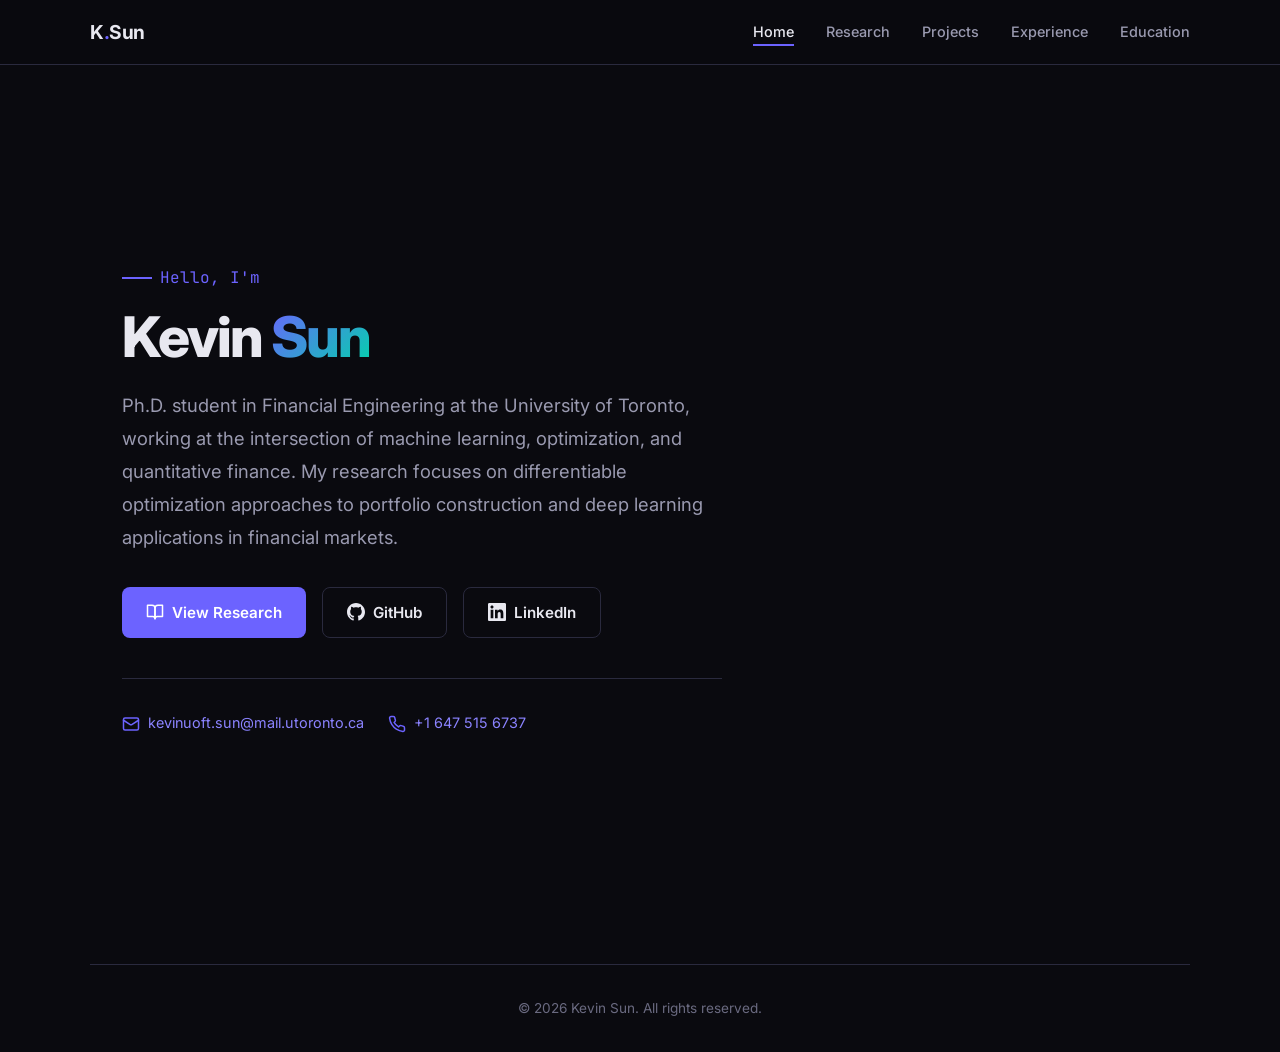
==== index.html @ ab378a04 "Initial commit: personal website Co-Authored-By: Claude Opus 4.6 <noreply@anthropic.com>" ====
<!DOCTYPE html>
<html lang="en">
<head>
  <meta charset="UTF-8">
  <meta name="viewport" content="width=device-width, initial-scale=1.0">
  <title>Kevin Sun</title>
  <link rel="preconnect" href="https://fonts.googleapis.com">
  <link href="https://fonts.googleapis.com/css2?family=Inter:wght@400;500;600;700;800&family=JetBrains+Mono:wght@400;500&display=swap" rel="stylesheet">
  <link rel="stylesheet" href="styles.css">
</head>
<body>

  <!-- Navigation -->
  <nav>
    <div class="nav-inner">
      <a href="index.html" class="logo">K<span>.</span>Sun</a>
      <button class="hamburger" onclick="document.querySelector('.nav-links').classList.toggle('open')" aria-label="Menu">
        <span></span><span></span><span></span>
      </button>
      <ul class="nav-links">
        <li><a href="index.html" class="active">Home</a></li>
        <li><a href="research.html">Research</a></li>
        <li><a href="projects.html">Projects</a></li>
        <li><a href="experience.html">Experience</a></li>
        <li><a href="education.html">Education</a></li>
      </ul>
    </div>
  </nav>

  <!-- Hero -->
  <main>
    <section class="hero">
      <div class="hero-content">
        <div class="hero-greeting animate-in">Hello, I'm</div>
        <h1 class="animate-in delay-1">Kevin <span class="highlight">Sun</span></h1>
        <p class="description animate-in delay-2">
          Ph.D. student in Financial Engineering at the University of Toronto,
          working at the intersection of machine learning, optimization, and quantitative finance.
          My research focuses on differentiable optimization approaches to portfolio construction
          and deep learning applications in financial markets.
        </p>
        <div class="hero-links animate-in delay-3">
          <a href="research.html" class="btn btn-primary">
            <svg width="18" height="18" viewBox="0 0 24 24" fill="none" stroke="currentColor" stroke-width="2" stroke-linecap="round" stroke-linejoin="round"><path d="M2 3h6a4 4 0 0 1 4 4v14a3 3 0 0 0-3-3H2z"></path><path d="M22 3h-6a4 4 0 0 0-4 4v14a3 3 0 0 1 3-3h7z"></path></svg>
            View Research
          </a>
          <a href="https://github.com/ksg0617" target="_blank" rel="noopener" class="btn btn-outline">
            <svg width="18" height="18" viewBox="0 0 24 24" fill="currentColor"><path d="M12 0c-6.626 0-12 5.373-12 12 0 5.302 3.438 9.8 8.207 11.387.599.111.793-.261.793-.577v-2.234c-3.338.726-4.033-1.416-4.033-1.416-.546-1.387-1.333-1.756-1.333-1.756-1.089-.745.083-.729.083-.729 1.205.084 1.839 1.237 1.839 1.237 1.07 1.834 2.807 1.304 3.492.997.107-.775.418-1.305.762-1.604-2.665-.305-5.467-1.334-5.467-5.931 0-1.311.469-2.381 1.236-3.221-.124-.303-.535-1.524.117-3.176 0 0 1.008-.322 3.301 1.23.957-.266 1.983-.399 3.003-.404 1.02.005 2.047.138 3.006.404 2.291-1.552 3.297-1.23 3.297-1.23.653 1.653.242 2.874.118 3.176.77.84 1.235 1.911 1.235 3.221 0 4.609-2.807 5.624-5.479 5.921.43.372.823 1.102.823 2.222v3.293c0 .319.192.694.801.576 4.765-1.589 8.199-6.086 8.199-11.386 0-6.627-5.373-12-12-12z"/></svg>
            GitHub
          </a>
          <a href="https://www.linkedin.com/in/kevin-sun-670aba198/" target="_blank" rel="noopener" class="btn btn-outline">
            <svg width="18" height="18" viewBox="0 0 24 24" fill="currentColor"><path d="M20.447 20.452h-3.554v-5.569c0-1.328-.027-3.037-1.852-3.037-1.853 0-2.136 1.445-2.136 2.939v5.667H9.351V9h3.414v1.561h.046c.477-.9 1.637-1.85 3.37-1.85 3.601 0 4.267 2.37 4.267 5.455v6.286zM5.337 7.433c-1.144 0-2.063-.926-2.063-2.065 0-1.138.92-2.063 2.063-2.063 1.14 0 2.064.925 2.064 2.063 0 1.139-.925 2.065-2.064 2.065zm1.782 13.019H3.555V9h3.564v11.452zM22.225 0H1.771C.792 0 0 .774 0 1.729v20.542C0 23.227.792 24 1.771 24h20.451C23.2 24 24 23.227 24 22.271V1.729C24 .774 23.2 0 22.222 0h.003z"/></svg>
            LinkedIn
          </a>
        </div>

        <div class="contact-row animate-in delay-4">
          <div class="contact-item">
            <svg viewBox="0 0 24 24" fill="none" stroke="currentColor" stroke-width="2" stroke-linecap="round" stroke-linejoin="round"><rect x="2" y="4" width="20" height="16" rx="2"/><path d="m22 7-8.97 5.7a1.94 1.94 0 0 1-2.06 0L2 7"/></svg>
            <a href="mailto:kevinuoft.sun@mail.utoronto.ca">kevinuoft.sun@mail.utoronto.ca</a>
          </div>
          <div class="contact-item">
            <svg viewBox="0 0 24 24" fill="none" stroke="currentColor" stroke-width="2" stroke-linecap="round" stroke-linejoin="round"><path d="M22 16.92v3a2 2 0 0 1-2.18 2 19.79 19.79 0 0 1-8.63-3.07 19.5 19.5 0 0 1-6-6 19.79 19.79 0 0 1-3.07-8.67A2 2 0 0 1 4.11 2h3a2 2 0 0 1 2 1.72 12.84 12.84 0 0 0 .7 2.81 2 2 0 0 1-.45 2.11L8.09 9.91a16 16 0 0 0 6 6l1.27-1.27a2 2 0 0 1 2.11-.45 12.84 12.84 0 0 0 2.81.7A2 2 0 0 1 22 16.92z"/></svg>
            <a href="tel:+16475156737">+1 647 515 6737</a>
          </div>
        </div>
      </div>
    </section>
  </main>

  <footer>
    <p>&copy; 2026 Kevin Sun. All rights reserved.</p>
  </footer>

</body>
</html>
---- styles.css ----
/* ============================================
   Kevin Sun - Personal Website
   Modern & Bold Dark Theme
   ============================================ */

/* --- Reset & Base --- */
*, *::before, *::after {
  margin: 0;
  padding: 0;
  box-sizing: border-box;
}

:root {
  --bg-primary: #0a0a0f;
  --bg-secondary: #12121a;
  --bg-card: #1a1a2e;
  --bg-card-hover: #222240;
  --text-primary: #e8e8f0;
  --text-secondary: #9a9ab0;
  --text-muted: #6a6a80;
  --accent: #6c63ff;
  --accent-light: #8b83ff;
  --accent-glow: rgba(108, 99, 255, 0.15);
  --accent-secondary: #00d4aa;
  --border: #2a2a3e;
  --font-main: 'Inter', -apple-system, BlinkMacSystemFont, 'Segoe UI', sans-serif;
  --font-mono: 'JetBrains Mono', 'Fira Code', monospace;
  --max-width: 1100px;
  --transition: 0.3s cubic-bezier(0.4, 0, 0.2, 1);
}

html {
  scroll-behavior: smooth;
}

body {
  font-family: var(--font-main);
  background-color: var(--bg-primary);
  color: var(--text-primary);
  line-height: 1.7;
  font-size: 16px;
  min-height: 100vh;
}

a {
  color: var(--accent-light);
  text-decoration: none;
  transition: color var(--transition);
}

a:hover {
  color: var(--accent-secondary);
}

/* --- Navigation --- */
nav {
  position: fixed;
  top: 0;
  left: 0;
  right: 0;
  z-index: 1000;
  background: rgba(10, 10, 15, 0.85);
  backdrop-filter: blur(20px);
  -webkit-backdrop-filter: blur(20px);
  border-bottom: 1px solid var(--border);
  padding: 0 2rem;
}

nav .nav-inner {
  max-width: var(--max-width);
  margin: 0 auto;
  display: flex;
  align-items: center;
  justify-content: space-between;
  height: 64px;
}

nav .logo {
  font-size: 1.2rem;
  font-weight: 700;
  color: var(--text-primary);
  letter-spacing: -0.5px;
}

nav .logo span {
  color: var(--accent);
}

nav .nav-links {
  display: flex;
  gap: 2rem;
  list-style: none;
}

nav .nav-links a {
  color: var(--text-secondary);
  font-size: 0.9rem;
  font-weight: 500;
  position: relative;
  padding: 0.25rem 0;
}

nav .nav-links a::after {
  content: '';
  position: absolute;
  bottom: -2px;
  left: 0;
  width: 0;
  height: 2px;
  background: var(--accent);
  transition: width var(--transition);
}

nav .nav-links a:hover,
nav .nav-links a.active {
  color: var(--text-primary);
}

nav .nav-links a:hover::after,
nav .nav-links a.active::after {
  width: 100%;
}

/* Mobile hamburger */
.hamburger {
  display: none;
  flex-direction: column;
  gap: 5px;
  cursor: pointer;
  background: none;
  border: none;
  padding: 4px;
}

.hamburger span {
  width: 24px;
  height: 2px;
  background: var(--text-primary);
  transition: var(--transition);
}

/* --- Main Content --- */
main {
  max-width: var(--max-width);
  margin: 0 auto;
  padding: 100px 2rem 4rem;
}

/* --- Section Styles --- */
.section-header {
  margin-bottom: 2.5rem;
}

.section-header h1 {
  font-size: 2.5rem;
  font-weight: 800;
  letter-spacing: -1px;
  margin-bottom: 0.5rem;
  background: linear-gradient(135deg, var(--text-primary), var(--accent-light));
  -webkit-background-clip: text;
  -webkit-text-fill-color: transparent;
  background-clip: text;
}

.section-header .subtitle {
  color: var(--text-secondary);
  font-size: 1.05rem;
}

.section-divider {
  width: 60px;
  height: 3px;
  background: var(--accent);
  border-radius: 2px;
  margin-top: 1rem;
}

/* --- Cards --- */
.card {
  background: var(--bg-card);
  border: 1px solid var(--border);
  border-radius: 12px;
  padding: 1.75rem;
  margin-bottom: 1.5rem;
  transition: all var(--transition);
  position: relative;
  overflow: hidden;
}

.card::before {
  content: '';
  position: absolute;
  top: 0;
  left: 0;
  width: 3px;
  height: 100%;
  background: var(--accent);
  opacity: 0;
  transition: opacity var(--transition);
}

.card:hover {
  background: var(--bg-card-hover);
  border-color: rgba(108, 99, 255, 0.3);
  transform: translateY(-2px);
}

.card:hover::before {
  opacity: 1;
}

.card-header {
  display: flex;
  justify-content: space-between;
  align-items: flex-start;
  margin-bottom: 0.5rem;
  flex-wrap: wrap;
  gap: 0.5rem;
}

.card-title {
  font-size: 1.15rem;
  font-weight: 700;
  color: var(--text-primary);
}

.card-subtitle {
  font-size: 0.95rem;
  color: var(--text-secondary);
  margin-bottom: 0.75rem;
}

.card-date {
  font-size: 0.85rem;
  color: var(--text-muted);
  font-family: var(--font-mono);
  white-space: nowrap;
}

.card-location {
  font-size: 0.85rem;
  color: var(--text-muted);
}

.card-body ul {
  list-style: none;
  padding: 0;
}

.card-body li {
  position: relative;
  padding-left: 1.25rem;
  margin-bottom: 0.6rem;
  color: var(--text-secondary);
  font-size: 0.95rem;
  line-height: 1.6;
}

.card-body li::before {
  content: '';
  position: absolute;
  left: 0;
  top: 0.65em;
  width: 6px;
  height: 6px;
  border-radius: 50%;
  background: var(--accent);
}

/* --- Tags --- */
.tags {
  display: flex;
  flex-wrap: wrap;
  gap: 0.5rem;
  margin-top: 1rem;
}

.tag {
  background: var(--accent-glow);
  color: var(--accent-light);
  border: 1px solid rgba(108, 99, 255, 0.2);
  padding: 0.25rem 0.75rem;
  border-radius: 20px;
  font-size: 0.8rem;
  font-weight: 500;
}

.tag.green {
  background: rgba(0, 212, 170, 0.1);
  color: var(--accent-secondary);
  border-color: rgba(0, 212, 170, 0.2);
}

/* --- Hero (Home page) --- */
.hero {
  min-height: calc(100vh - 100px);
  display: flex;
  align-items: center;
  padding: 2rem 0;
}

.hero-content {
  max-width: 700px;
}

.hero-greeting {
  font-family: var(--font-mono);
  font-size: 1rem;
  color: var(--accent);
  margin-bottom: 1rem;
  display: flex;
  align-items: center;
  gap: 0.5rem;
}

.hero-greeting::before {
  content: '';
  width: 30px;
  height: 2px;
  background: var(--accent);
}

.hero h1 {
  font-size: 3.5rem;
  font-weight: 800;
  letter-spacing: -2px;
  line-height: 1.1;
  margin-bottom: 1.25rem;
}

.hero h1 .highlight {
  background: linear-gradient(135deg, var(--accent), var(--accent-secondary));
  -webkit-background-clip: text;
  -webkit-text-fill-color: transparent;
  background-clip: text;
}

.hero .description {
  font-size: 1.15rem;
  color: var(--text-secondary);
  line-height: 1.8;
  margin-bottom: 2rem;
  max-width: 600px;
}

.hero-links {
  display: flex;
  gap: 1rem;
  flex-wrap: wrap;
}

.btn {
  display: inline-flex;
  align-items: center;
  gap: 0.5rem;
  padding: 0.75rem 1.5rem;
  border-radius: 8px;
  font-size: 0.95rem;
  font-weight: 600;
  transition: all var(--transition);
  cursor: pointer;
  border: none;
}

.btn-primary {
  background: var(--accent);
  color: #fff;
}

.btn-primary:hover {
  background: var(--accent-light);
  color: #fff;
  transform: translateY(-2px);
  box-shadow: 0 8px 25px rgba(108, 99, 255, 0.3);
}

.btn-outline {
  background: transparent;
  color: var(--text-primary);
  border: 1px solid var(--border);
}

.btn-outline:hover {
  border-color: var(--accent);
  color: var(--accent-light);
  transform: translateY(-2px);
}

/* --- Contact row --- */
.contact-row {
  display: flex;
  flex-wrap: wrap;
  gap: 1.5rem;
  margin-top: 2.5rem;
  padding-top: 2rem;
  border-top: 1px solid var(--border);
}

.contact-item {
  display: flex;
  align-items: center;
  gap: 0.5rem;
  color: var(--text-secondary);
  font-size: 0.9rem;
}

.contact-item svg {
  width: 18px;
  height: 18px;
  color: var(--accent);
  flex-shrink: 0;
}

/* --- Publication Card --- */
.pub-card {
  background: var(--bg-card);
  border: 1px solid var(--border);
  border-radius: 12px;
  padding: 1.75rem;
  margin-bottom: 1.5rem;
  transition: all var(--transition);
}

.pub-card:hover {
  border-color: rgba(0, 212, 170, 0.3);
  background: var(--bg-card-hover);
}

.pub-authors {
  font-size: 0.95rem;
  color: var(--text-secondary);
  margin-bottom: 0.4rem;
}

.pub-authors strong {
  color: var(--accent-secondary);
}

.pub-title {
  font-size: 1.05rem;
  font-weight: 600;
  color: var(--text-primary);
  margin-bottom: 0.4rem;
}

.pub-journal {
  font-style: italic;
  color: var(--text-muted);
  font-size: 0.9rem;
}

.pub-link {
  display: inline-flex;
  align-items: center;
  gap: 0.3rem;
  margin-top: 0.75rem;
  font-size: 0.85rem;
  font-weight: 600;
  color: var(--accent-secondary);
}

.pub-link:hover {
  color: var(--accent-light);
}

/* --- Awards Grid --- */
.awards-grid {
  display: grid;
  grid-template-columns: repeat(auto-fill, minmax(300px, 1fr));
  gap: 1.25rem;
}

.award-card {
  background: var(--bg-card);
  border: 1px solid var(--border);
  border-radius: 12px;
  padding: 1.5rem;
  transition: all var(--transition);
}

.award-card:hover {
  background: var(--bg-card-hover);
  border-color: rgba(108, 99, 255, 0.3);
  transform: translateY(-2px);
}

.award-icon {
  font-size: 1.5rem;
  margin-bottom: 0.75rem;
}

.award-title {
  font-weight: 700;
  font-size: 1rem;
  color: var(--text-primary);
  margin-bottom: 0.4rem;
}

.award-desc {
  font-size: 0.9rem;
  color: var(--text-secondary);
  line-height: 1.5;
}

/* --- Skills Grid --- */
.skills-section {
  display: grid;
  grid-template-columns: repeat(auto-fill, minmax(250px, 1fr));
  gap: 1.25rem;
  margin-top: 1.5rem;
}

.skill-group h3 {
  font-size: 0.85rem;
  text-transform: uppercase;
  letter-spacing: 1.5px;
  color: var(--text-muted);
  margin-bottom: 0.75rem;
}

.skill-tags {
  display: flex;
  flex-wrap: wrap;
  gap: 0.5rem;
}

/* --- Coursework --- */
.coursework-block {
  margin-bottom: 1.5rem;
}

.coursework-block h3 {
  font-size: 1rem;
  font-weight: 700;
  color: var(--text-primary);
  margin-bottom: 0.75rem;
}

.coursework-list {
  display: flex;
  flex-wrap: wrap;
  gap: 0.4rem;
}

.course-chip {
  background: var(--bg-card);
  border: 1px solid var(--border);
  padding: 0.3rem 0.75rem;
  border-radius: 6px;
  font-size: 0.82rem;
  color: var(--text-secondary);
  transition: all var(--transition);
}

.course-chip:hover {
  background: var(--bg-card-hover);
  border-color: var(--accent);
  color: var(--text-primary);
}

/* --- Footer --- */
footer {
  max-width: var(--max-width);
  margin: 0 auto;
  padding: 2rem;
  text-align: center;
  color: var(--text-muted);
  font-size: 0.85rem;
  border-top: 1px solid var(--border);
}

/* --- Animations --- */
@keyframes fadeInUp {
  from {
    opacity: 0;
    transform: translateY(30px);
  }
  to {
    opacity: 1;
    transform: translateY(0);
  }
}

.animate-in {
  animation: fadeInUp 0.6s ease-out both;
}

.delay-1 { animation-delay: 0.1s; }
.delay-2 { animation-delay: 0.2s; }
.delay-3 { animation-delay: 0.3s; }
.delay-4 { animation-delay: 0.4s; }
.delay-5 { animation-delay: 0.5s; }

/* --- Responsive --- */
@media (max-width: 768px) {
  .hero h1 {
    font-size: 2.5rem;
  }

  .section-header h1 {
    font-size: 2rem;
  }

  main {
    padding: 80px 1.25rem 3rem;
  }

  nav .nav-links {
    display: none;
    position: absolute;
    top: 64px;
    left: 0;
    right: 0;
    background: rgba(10, 10, 15, 0.97);
    flex-direction: column;
    padding: 1rem 2rem 1.5rem;
    gap: 1rem;
    border-bottom: 1px solid var(--border);
  }

  nav .nav-links.open {
    display: flex;
  }

  .hamburger {
    display: flex;
  }

  .awards-grid {
    grid-template-columns: 1fr;
  }

  .card-header {
    flex-direction: column;
  }
}

@media (max-width: 480px) {
  .hero h1 {
    font-size: 2rem;
  }

  .hero-links {
    flex-direction: column;
  }

  .btn {
    width: 100%;
    justify-content: center;
  }
}
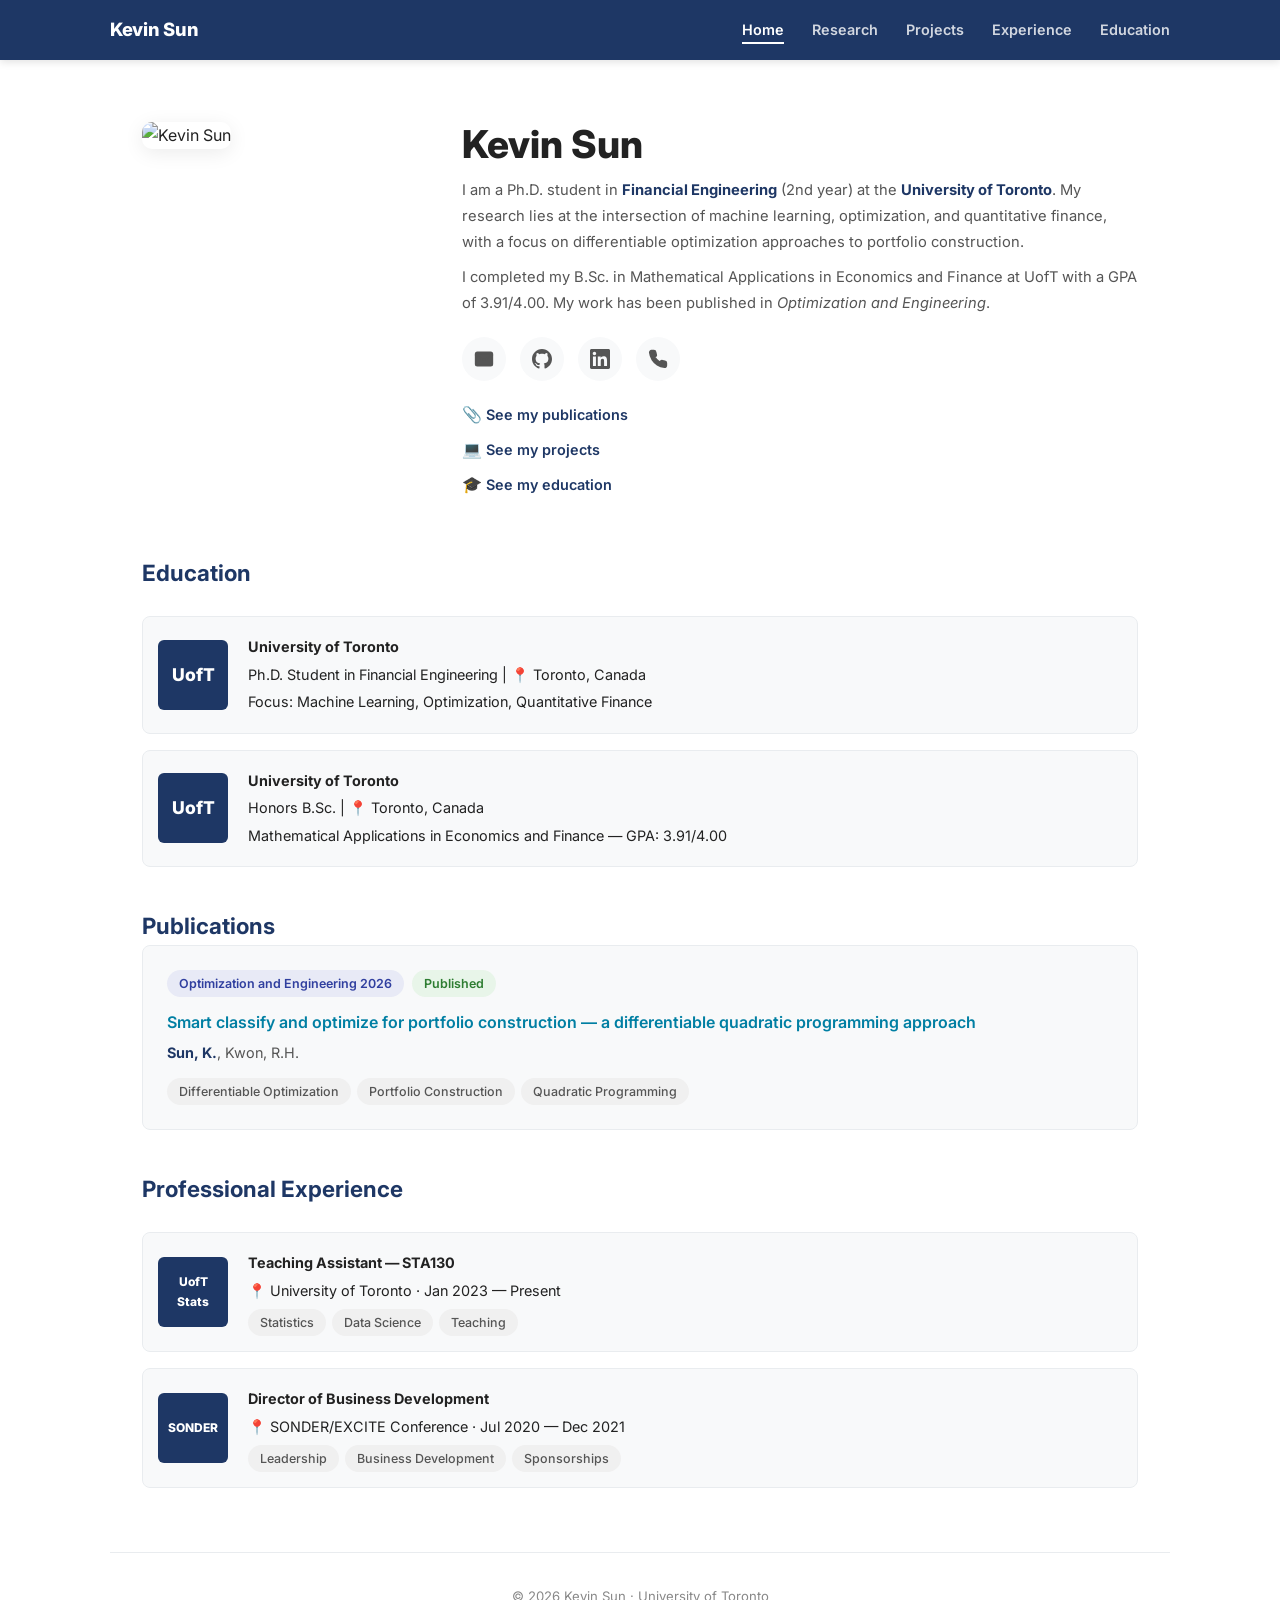
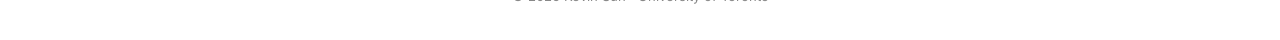
==== commit c45e0826: "Redesign: UofT theme with photo" ====
--- a/index.html
+++ b/index.html
@@ -4,16 +4,16 @@
   <meta charset="UTF-8">
   <meta name="viewport" content="width=device-width, initial-scale=1.0">
   <title>Kevin Sun</title>
+  <meta name="description" content="Kevin Sun - Ph.D. student in Financial Engineering at the University of Toronto, specializing in machine learning, optimization, and quantitative finance.">
   <link rel="preconnect" href="https://fonts.googleapis.com">
-  <link href="https://fonts.googleapis.com/css2?family=Inter:wght@400;500;600;700;800&family=JetBrains+Mono:wght@400;500&display=swap" rel="stylesheet">
+  <link href="https://fonts.googleapis.com/css2?family=Inter:wght@400;500;600;700;800&display=swap" rel="stylesheet">
   <link rel="stylesheet" href="styles.css">
 </head>
 <body>
 
-  <!-- Navigation -->
   <nav>
     <div class="nav-inner">
-      <a href="index.html" class="logo">K<span>.</span>Sun</a>
+      <a href="index.html" class="logo">Kevin Sun</a>
       <button class="hamburger" onclick="document.querySelector('.nav-links').classList.toggle('open')" aria-label="Menu">
         <span></span><span></span><span></span>
       </button>
@@ -27,49 +27,112 @@
     </div>
   </nav>
 
-  <!-- Hero -->
   <main>
-    <section class="hero">
-      <div class="hero-content">
-        <div class="hero-greeting animate-in">Hello, I'm</div>
-        <h1 class="animate-in delay-1">Kevin <span class="highlight">Sun</span></h1>
-        <p class="description animate-in delay-2">
-          Ph.D. student in Financial Engineering at the University of Toronto,
-          working at the intersection of machine learning, optimization, and quantitative finance.
-          My research focuses on differentiable optimization approaches to portfolio construction
-          and deep learning applications in financial markets.
-        </p>
-        <div class="hero-links animate-in delay-3">
-          <a href="research.html" class="btn btn-primary">
-            <svg width="18" height="18" viewBox="0 0 24 24" fill="none" stroke="currentColor" stroke-width="2" stroke-linecap="round" stroke-linejoin="round"><path d="M2 3h6a4 4 0 0 1 4 4v14a3 3 0 0 0-3-3H2z"></path><path d="M22 3h-6a4 4 0 0 0-4 4v14a3 3 0 0 1 3-3h7z"></path></svg>
-            View Research
+    <!-- Hero: Two-column layout -->
+    <section class="hero-section animate-in">
+      <div class="hero-photo">
+        <img src="photo.png" alt="Kevin Sun">
+      </div>
+      <div class="hero-info">
+        <h1>Kevin Sun</h1>
+        <div class="about-text">
+          <p>I am a Ph.D. student in <strong>Financial Engineering</strong> (2nd year) at the <strong>University of Toronto</strong>. My research lies at the intersection of machine learning, optimization, and quantitative finance, with a focus on differentiable optimization approaches to portfolio construction.</p>
+          <p style="margin-top: 0.6rem;">I completed my B.Sc. in Mathematical Applications in Economics and Finance at UofT with a GPA of 3.91/4.00. My work has been published in <em>Optimization and Engineering</em>.</p>
+        </div>
+
+        <div class="social-links">
+          <a href="mailto:kevinuoft.sun@mail.utoronto.ca" class="social-link" title="Email">
+            <svg viewBox="0 0 24 24" fill="none" stroke="currentColor" stroke-width="2" stroke-linecap="round" stroke-linejoin="round"><rect x="2" y="4" width="20" height="16" rx="2"/><path d="m22 7-8.97 5.7a1.94 1.94 0 0 1-2.06 0L2 7"/></svg>
           </a>
-          <a href="https://github.com/ksg0617" target="_blank" rel="noopener" class="btn btn-outline">
-            <svg width="18" height="18" viewBox="0 0 24 24" fill="currentColor"><path d="M12 0c-6.626 0-12 5.373-12 12 0 5.302 3.438 9.8 8.207 11.387.599.111.793-.261.793-.577v-2.234c-3.338.726-4.033-1.416-4.033-1.416-.546-1.387-1.333-1.756-1.333-1.756-1.089-.745.083-.729.083-.729 1.205.084 1.839 1.237 1.839 1.237 1.07 1.834 2.807 1.304 3.492.997.107-.775.418-1.305.762-1.604-2.665-.305-5.467-1.334-5.467-5.931 0-1.311.469-2.381 1.236-3.221-.124-.303-.535-1.524.117-3.176 0 0 1.008-.322 3.301 1.23.957-.266 1.983-.399 3.003-.404 1.02.005 2.047.138 3.006.404 2.291-1.552 3.297-1.23 3.297-1.23.653 1.653.242 2.874.118 3.176.77.84 1.235 1.911 1.235 3.221 0 4.609-2.807 5.624-5.479 5.921.43.372.823 1.102.823 2.222v3.293c0 .319.192.694.801.576 4.765-1.589 8.199-6.086 8.199-11.386 0-6.627-5.373-12-12-12z"/></svg>
-            GitHub
+          <a href="https://github.com/ksg0617" target="_blank" rel="noopener" class="social-link" title="GitHub">
+            <svg viewBox="0 0 24 24"><path d="M12 0c-6.626 0-12 5.373-12 12 0 5.302 3.438 9.8 8.207 11.387.599.111.793-.261.793-.577v-2.234c-3.338.726-4.033-1.416-4.033-1.416-.546-1.387-1.333-1.756-1.333-1.756-1.089-.745.083-.729.083-.729 1.205.084 1.839 1.237 1.839 1.237 1.07 1.834 2.807 1.304 3.492.997.107-.775.418-1.305.762-1.604-2.665-.305-5.467-1.334-5.467-5.931 0-1.311.469-2.381 1.236-3.221-.124-.303-.535-1.524.117-3.176 0 0 1.008-.322 3.301 1.23.957-.266 1.983-.399 3.003-.404 1.02.005 2.047.138 3.006.404 2.291-1.552 3.297-1.23 3.297-1.23.653 1.653.242 2.874.118 3.176.77.84 1.235 1.911 1.235 3.221 0 4.609-2.807 5.624-5.479 5.921.43.372.823 1.102.823 2.222v3.293c0 .319.192.694.801.576 4.765-1.589 8.199-6.086 8.199-11.386 0-6.627-5.373-12-12-12z"/></svg>
           </a>
-          <a href="https://www.linkedin.com/in/kevin-sun-670aba198/" target="_blank" rel="noopener" class="btn btn-outline">
-            <svg width="18" height="18" viewBox="0 0 24 24" fill="currentColor"><path d="M20.447 20.452h-3.554v-5.569c0-1.328-.027-3.037-1.852-3.037-1.853 0-2.136 1.445-2.136 2.939v5.667H9.351V9h3.414v1.561h.046c.477-.9 1.637-1.85 3.37-1.85 3.601 0 4.267 2.37 4.267 5.455v6.286zM5.337 7.433c-1.144 0-2.063-.926-2.063-2.065 0-1.138.92-2.063 2.063-2.063 1.14 0 2.064.925 2.064 2.063 0 1.139-.925 2.065-2.064 2.065zm1.782 13.019H3.555V9h3.564v11.452zM22.225 0H1.771C.792 0 0 .774 0 1.729v20.542C0 23.227.792 24 1.771 24h20.451C23.2 24 24 23.227 24 22.271V1.729C24 .774 23.2 0 22.222 0h.003z"/></svg>
-            LinkedIn
+          <a href="https://www.linkedin.com/in/kevin-sun-670aba198/" target="_blank" rel="noopener" class="social-link" title="LinkedIn">
+            <svg viewBox="0 0 24 24"><path d="M20.447 20.452h-3.554v-5.569c0-1.328-.027-3.037-1.852-3.037-1.853 0-2.136 1.445-2.136 2.939v5.667H9.351V9h3.414v1.561h.046c.477-.9 1.637-1.85 3.37-1.85 3.601 0 4.267 2.37 4.267 5.455v6.286zM5.337 7.433c-1.144 0-2.063-.926-2.063-2.065 0-1.138.92-2.063 2.063-2.063 1.14 0 2.064.925 2.064 2.063 0 1.139-.925 2.065-2.064 2.065zm1.782 13.019H3.555V9h3.564v11.452zM22.225 0H1.771C.792 0 0 .774 0 1.729v20.542C0 23.227.792 24 1.771 24h20.451C23.2 24 24 23.227 24 22.271V1.729C24 .774 23.2 0 22.222 0h.003z"/></svg>
+          </a>
+          <a href="tel:+16475156737" class="social-link" title="Phone">
+            <svg viewBox="0 0 24 24" fill="none" stroke="currentColor" stroke-width="2" stroke-linecap="round" stroke-linejoin="round"><path d="M22 16.92v3a2 2 0 0 1-2.18 2 19.79 19.79 0 0 1-8.63-3.07 19.5 19.5 0 0 1-6-6 19.79 19.79 0 0 1-3.07-8.67A2 2 0 0 1 4.11 2h3a2 2 0 0 1 2 1.72 12.84 12.84 0 0 0 .7 2.81 2 2 0 0 1-.45 2.11L8.09 9.91a16 16 0 0 0 6 6l1.27-1.27a2 2 0 0 1 2.11-.45 12.84 12.84 0 0 0 2.81.7A2 2 0 0 1 22 16.92z"/></svg>
           </a>
         </div>
 
-        <div class="contact-row animate-in delay-4">
-          <div class="contact-item">
-            <svg viewBox="0 0 24 24" fill="none" stroke="currentColor" stroke-width="2" stroke-linecap="round" stroke-linejoin="round"><rect x="2" y="4" width="20" height="16" rx="2"/><path d="m22 7-8.97 5.7a1.94 1.94 0 0 1-2.06 0L2 7"/></svg>
-            <a href="mailto:kevinuoft.sun@mail.utoronto.ca">kevinuoft.sun@mail.utoronto.ca</a>
-          </div>
-          <div class="contact-item">
-            <svg viewBox="0 0 24 24" fill="none" stroke="currentColor" stroke-width="2" stroke-linecap="round" stroke-linejoin="round"><path d="M22 16.92v3a2 2 0 0 1-2.18 2 19.79 19.79 0 0 1-8.63-3.07 19.5 19.5 0 0 1-6-6 19.79 19.79 0 0 1-3.07-8.67A2 2 0 0 1 4.11 2h3a2 2 0 0 1 2 1.72 12.84 12.84 0 0 0 .7 2.81 2 2 0 0 1-.45 2.11L8.09 9.91a16 16 0 0 0 6 6l1.27-1.27a2 2 0 0 1 2.11-.45 12.84 12.84 0 0 0 2.81.7A2 2 0 0 1 22 16.92z"/></svg>
-            <a href="tel:+16475156737">+1 647 515 6737</a>
+        <div class="quick-links">
+          <p>&#128206; <a href="research.html">See my publications</a></p>
+          <p>&#128187; <a href="projects.html">See my projects</a></p>
+          <p>&#127891; <a href="education.html">See my education</a></p>
+        </div>
+      </div>
+    </section>
+
+    <!-- Education preview -->
+    <h2 class="animate-in delay-2" style="margin-top: 2.5rem; font-size: 1.4rem; color: var(--uoft-blue);">Education</h2>
+    <div class="education-container animate-in delay-3">
+      <div class="education-item">
+        <div class="edu-logo-placeholder">UofT</div>
+        <div class="edu-info">
+          <p><strong>University of Toronto</strong></p>
+          <p>Ph.D. Student in Financial Engineering | &#128205; Toronto, Canada</p>
+          <p>Focus: Machine Learning, Optimization, Quantitative Finance</p>
+        </div>
+      </div>
+      <div class="education-item">
+        <div class="edu-logo-placeholder">UofT</div>
+        <div class="edu-info">
+          <p><strong>University of Toronto</strong></p>
+          <p>Honors B.Sc. | &#128205; Toronto, Canada</p>
+          <p>Mathematical Applications in Economics and Finance &mdash; GPA: 3.91/4.00</p>
+        </div>
+      </div>
+    </div>
+
+    <!-- Publication preview -->
+    <h2 class="animate-in delay-4" style="margin-top: 2.5rem; font-size: 1.4rem;"><a href="research.html" style="color: var(--uoft-blue);">Publications</a></h2>
+    <div class="pub-card animate-in delay-5">
+      <div class="pub-tags">
+        <span class="venue">Optimization and Engineering 2026</span>
+        <span class="status status-published">Published</span>
+      </div>
+      <p class="pub-title"><a href="https://doi.org/10.1007/s11081-025-10074-1" target="_blank" rel="noopener">Smart classify and optimize for portfolio construction &mdash; a differentiable quadratic programming approach</a></p>
+      <p class="pub-authors"><strong>Sun, K.</strong>, Kwon, R.H.</p>
+      <div class="tags">
+        <span class="tag">Differentiable Optimization</span>
+        <span class="tag">Portfolio Construction</span>
+        <span class="tag">Quadratic Programming</span>
+      </div>
+    </div>
+
+    <!-- Professional Experience preview -->
+    <h2 class="animate-in" style="margin-top: 2.5rem; font-size: 1.4rem;"><a href="experience.html" style="color: var(--uoft-blue);">Professional Experience</a></h2>
+    <div class="experience-container animate-in delay-1">
+      <div class="experience-item">
+        <div class="exp-logo-placeholder">UofT<br>Stats</div>
+        <div class="exp-info">
+          <p><strong>Teaching Assistant &mdash; STA130</strong></p>
+          <p>&#128205; University of Toronto &middot; Jan 2023 &mdash; Present</p>
+          <div class="tags" style="margin-top: 6px;">
+            <span class="tag">Statistics</span>
+            <span class="tag">Data Science</span>
+            <span class="tag">Teaching</span>
           </div>
         </div>
       </div>
-    </section>
+      <div class="experience-item">
+        <div class="exp-logo-placeholder">SONDER</div>
+        <div class="exp-info">
+          <p><strong>Director of Business Development</strong></p>
+          <p>&#128205; SONDER/EXCITE Conference &middot; Jul 2020 &mdash; Dec 2021</p>
+          <div class="tags" style="margin-top: 6px;">
+            <span class="tag">Leadership</span>
+            <span class="tag">Business Development</span>
+            <span class="tag">Sponsorships</span>
+          </div>
+        </div>
+      </div>
+    </div>
+
   </main>
 
   <footer>
-    <p>&copy; 2026 Kevin Sun. All rights reserved.</p>
+    <p>&copy; 2026 Kevin Sun &middot; University of Toronto</p>
   </footer>
 
 </body>
--- a/styles.css
+++ b/styles.css
@@ -1,9 +1,8 @@
 /* ============================================
    Kevin Sun - Personal Website
-   Modern & Bold Dark Theme
+   UofT Theme — Light, Clean, Academic
    ============================================ */
 
-/* --- Reset & Base --- */
 *, *::before, *::after {
   margin: 0;
   padding: 0;
@@ -11,31 +10,29 @@
 }
 
 :root {
-  --bg-primary: #0a0a0f;
-  --bg-secondary: #12121a;
-  --bg-card: #1a1a2e;
-  --bg-card-hover: #222240;
-  --text-primary: #e8e8f0;
-  --text-secondary: #9a9ab0;
-  --text-muted: #6a6a80;
-  --accent: #6c63ff;
-  --accent-light: #8b83ff;
-  --accent-glow: rgba(108, 99, 255, 0.15);
-  --accent-secondary: #00d4aa;
-  --border: #2a2a3e;
+  --uoft-blue: #1E3765;
+  --uoft-blue-light: #2a4a82;
+  --boundless-blue: #007FA3;
+  --boundless-blue-light: #009ec5;
+  --bg-primary: #ffffff;
+  --bg-secondary: #f8f9fa;
+  --bg-card: #f8f9fa;
+  --bg-card-hover: #f0f2f5;
+  --text-primary: #222222;
+  --text-secondary: #555555;
+  --text-muted: #888888;
+  --border: #e9ecef;
   --font-main: 'Inter', -apple-system, BlinkMacSystemFont, 'Segoe UI', sans-serif;
-  --font-mono: 'JetBrains Mono', 'Fira Code', monospace;
-  --max-width: 1100px;
-  --transition: 0.3s cubic-bezier(0.4, 0, 0.2, 1);
-}
-
-html {
-  scroll-behavior: smooth;
-}
+  --font-heading: 'Inter', -apple-system, BlinkMacSystemFont, sans-serif;
+  --max-width: 1060px;
+  --transition: 0.25s ease;
+}
+
+html { scroll-behavior: smooth; }
 
 body {
   font-family: var(--font-main);
-  background-color: var(--bg-primary);
+  background: var(--bg-primary);
   color: var(--text-primary);
   line-height: 1.7;
   font-size: 16px;
@@ -43,27 +40,29 @@
 }
 
 a {
-  color: var(--accent-light);
+  color: var(--boundless-blue);
   text-decoration: none;
   transition: color var(--transition);
 }
 
 a:hover {
-  color: var(--accent-secondary);
-}
-
-/* --- Navigation --- */
+  color: var(--uoft-blue);
+  text-decoration: underline;
+}
+
+h1, h2, h3 {
+  font-family: var(--font-heading);
+  color: var(--text-primary);
+}
+
+/* ========== Navbar ========== */
 nav {
   position: fixed;
-  top: 0;
-  left: 0;
-  right: 0;
+  top: 0; left: 0; right: 0;
   z-index: 1000;
-  background: rgba(10, 10, 15, 0.85);
-  backdrop-filter: blur(20px);
-  -webkit-backdrop-filter: blur(20px);
-  border-bottom: 1px solid var(--border);
+  background: var(--uoft-blue);
   padding: 0 2rem;
+  box-shadow: 0 2px 8px rgba(0,0,0,0.12);
 }
 
 nav .nav-inner {
@@ -72,48 +71,48 @@
   display: flex;
   align-items: center;
   justify-content: space-between;
-  height: 64px;
+  height: 60px;
 }
 
 nav .logo {
-  font-size: 1.2rem;
-  font-weight: 700;
-  color: var(--text-primary);
-  letter-spacing: -0.5px;
-}
-
-nav .logo span {
-  color: var(--accent);
-}
+  font-size: 1.15rem;
+  font-weight: 800;
+  color: #ffffff;
+  letter-spacing: -0.3px;
+}
+
+nav .logo:hover { text-decoration: none; }
+
+nav .logo span { color: var(--boundless-blue-light); }
 
 nav .nav-links {
   display: flex;
-  gap: 2rem;
+  gap: 1.75rem;
   list-style: none;
 }
 
 nav .nav-links a {
-  color: var(--text-secondary);
+  color: rgba(255,255,255,0.8);
   font-size: 0.9rem;
-  font-weight: 500;
+  font-weight: 600;
+  padding: 0.25rem 0;
+  text-decoration: none;
   position: relative;
-  padding: 0.25rem 0;
+  transition: color var(--transition);
 }
 
 nav .nav-links a::after {
   content: '';
   position: absolute;
-  bottom: -2px;
-  left: 0;
-  width: 0;
-  height: 2px;
-  background: var(--accent);
+  bottom: -2px; left: 0;
+  width: 0; height: 2px;
+  background: #fff;
   transition: width var(--transition);
 }
 
 nav .nav-links a:hover,
 nav .nav-links a.active {
-  color: var(--text-primary);
+  color: #ffffff;
 }
 
 nav .nav-links a:hover::after,
@@ -121,7 +120,6 @@
   width: 100%;
 }
 
-/* Mobile hamburger */
 .hamburger {
   display: none;
   flex-direction: column;
@@ -133,112 +131,184 @@
 }
 
 .hamburger span {
-  width: 24px;
-  height: 2px;
-  background: var(--text-primary);
+  width: 24px; height: 2px;
+  background: #fff;
   transition: var(--transition);
 }
 
-/* --- Main Content --- */
+/* ========== Main ========== */
 main {
   max-width: var(--max-width);
   margin: 0 auto;
-  padding: 100px 2rem 4rem;
-}
-
-/* --- Section Styles --- */
-.section-header {
-  margin-bottom: 2.5rem;
-}
+  padding: 90px 2rem 4rem;
+}
+
+/* ========== Section Headers ========== */
+.section-header { margin-bottom: 2rem; }
 
 .section-header h1 {
-  font-size: 2.5rem;
+  font-size: 1.8rem;
   font-weight: 800;
-  letter-spacing: -1px;
-  margin-bottom: 0.5rem;
-  background: linear-gradient(135deg, var(--text-primary), var(--accent-light));
-  -webkit-background-clip: text;
-  -webkit-text-fill-color: transparent;
-  background-clip: text;
+  color: var(--uoft-blue);
+  margin-bottom: 0.25rem;
 }
 
 .section-header .subtitle {
   color: var(--text-secondary);
-  font-size: 1.05rem;
+  font-size: 0.95rem;
 }
 
 .section-divider {
-  width: 60px;
-  height: 3px;
-  background: var(--accent);
+  width: 50px; height: 3px;
+  background: var(--boundless-blue);
   border-radius: 2px;
-  margin-top: 1rem;
-}
-
-/* --- Cards --- */
+  margin-top: 0.75rem;
+}
+
+/* ========== Hero / Home ========== */
+.hero-section {
+  display: flex;
+  align-items: flex-start;
+  gap: 40px;
+  padding: 2rem 0 1rem;
+}
+
+.hero-photo {
+  flex: 0 0 280px;
+}
+
+.hero-photo img {
+  width: 100%;
+  border-radius: 10px;
+  box-shadow: 0 4px 20px rgba(0,0,0,0.08);
+}
+
+.photo-placeholder {
+  width: 100%;
+  aspect-ratio: 1;
+  background: linear-gradient(135deg, var(--uoft-blue), var(--boundless-blue));
+  border-radius: 10px;
+  display: flex;
+  align-items: center;
+  justify-content: center;
+  color: #fff;
+  font-size: 4rem;
+  font-weight: 800;
+  letter-spacing: 2px;
+}
+
+.hero-info { flex: 1; }
+
+.hero-info h1 {
+  font-size: 2.4rem;
+  font-weight: 800;
+  color: var(--text-primary);
+  margin-bottom: 0.75rem;
+  line-height: 1.15;
+}
+
+.hero-info .about-text {
+  font-size: 0.92rem;
+  color: var(--text-secondary);
+  line-height: 1.75;
+  margin-bottom: 1.25rem;
+}
+
+.hero-info .about-text strong {
+  color: var(--uoft-blue);
+}
+
+/* Quick Links */
+.quick-links {
+  display: flex;
+  flex-direction: column;
+  gap: 8px;
+  margin-top: 1.25rem;
+}
+
+.quick-links a {
+  color: var(--uoft-blue);
+  font-weight: 600;
+  font-size: 0.9rem;
+}
+
+.quick-links a:hover { color: var(--boundless-blue); }
+
+/* Social Links */
+.social-links {
+  display: flex;
+  gap: 14px;
+  margin: 1.25rem 0;
+}
+
+.social-link {
+  display: inline-flex;
+  align-items: center;
+  justify-content: center;
+  width: 44px; height: 44px;
+  background: var(--bg-secondary);
+  border-radius: 50%;
+  transition: all var(--transition);
+  color: var(--text-secondary);
+}
+
+.social-link:hover {
+  background: var(--uoft-blue);
+  color: #fff;
+  transform: scale(1.1);
+  text-decoration: none;
+}
+
+.social-link svg {
+  width: 20px; height: 20px;
+  fill: currentColor;
+}
+
+/* ========== Cards ========== */
 .card {
   background: var(--bg-card);
   border: 1px solid var(--border);
-  border-radius: 12px;
-  padding: 1.75rem;
-  margin-bottom: 1.5rem;
+  border-radius: 8px;
+  padding: 1.5rem;
+  margin-bottom: 1.25rem;
   transition: all var(--transition);
-  position: relative;
-  overflow: hidden;
-}
-
-.card::before {
-  content: '';
-  position: absolute;
-  top: 0;
-  left: 0;
-  width: 3px;
-  height: 100%;
-  background: var(--accent);
-  opacity: 0;
-  transition: opacity var(--transition);
 }
 
 .card:hover {
   background: var(--bg-card-hover);
-  border-color: rgba(108, 99, 255, 0.3);
-  transform: translateY(-2px);
-}
-
-.card:hover::before {
-  opacity: 1;
+  transform: translateY(-1px);
+  box-shadow: 0 4px 12px rgba(0,0,0,0.05);
 }
 
 .card-header {
   display: flex;
   justify-content: space-between;
   align-items: flex-start;
-  margin-bottom: 0.5rem;
+  margin-bottom: 0.4rem;
   flex-wrap: wrap;
   gap: 0.5rem;
 }
 
 .card-title {
-  font-size: 1.15rem;
+  font-size: 1.05rem;
   font-weight: 700;
   color: var(--text-primary);
 }
 
 .card-subtitle {
-  font-size: 0.95rem;
-  color: var(--text-secondary);
-  margin-bottom: 0.75rem;
+  font-size: 0.9rem;
+  color: var(--text-secondary);
+  margin-bottom: 0.6rem;
 }
 
 .card-date {
-  font-size: 0.85rem;
+  font-size: 0.82rem;
   color: var(--text-muted);
-  font-family: var(--font-mono);
   white-space: nowrap;
 }
 
 .card-location {
-  font-size: 0.85rem;
+  font-size: 0.82rem;
   color: var(--text-muted);
 }
 
@@ -249,403 +319,375 @@
 
 .card-body li {
   position: relative;
-  padding-left: 1.25rem;
-  margin-bottom: 0.6rem;
-  color: var(--text-secondary);
-  font-size: 0.95rem;
+  padding-left: 1.15rem;
+  margin-bottom: 0.5rem;
+  color: var(--text-secondary);
+  font-size: 0.9rem;
   line-height: 1.6;
 }
 
 .card-body li::before {
   content: '';
   position: absolute;
-  left: 0;
-  top: 0.65em;
-  width: 6px;
-  height: 6px;
+  left: 0; top: 0.6em;
+  width: 5px; height: 5px;
   border-radius: 50%;
-  background: var(--accent);
-}
-
-/* --- Tags --- */
+  background: var(--boundless-blue);
+}
+
+/* ========== Tags / Keywords ========== */
 .tags {
   display: flex;
   flex-wrap: wrap;
-  gap: 0.5rem;
-  margin-top: 1rem;
+  gap: 6px;
+  margin-top: 0.75rem;
 }
 
 .tag {
-  background: var(--accent-glow);
-  color: var(--accent-light);
-  border: 1px solid rgba(108, 99, 255, 0.2);
-  padding: 0.25rem 0.75rem;
-  border-radius: 20px;
-  font-size: 0.8rem;
+  display: inline-block;
+  padding: 3px 12px;
+  background: #f0f0f0;
+  color: #555;
+  border-radius: 15px;
+  font-size: 0.78rem;
   font-weight: 500;
 }
 
-.tag.green {
-  background: rgba(0, 212, 170, 0.1);
-  color: var(--accent-secondary);
-  border-color: rgba(0, 212, 170, 0.2);
-}
-
-/* --- Hero (Home page) --- */
-.hero {
-  min-height: calc(100vh - 100px);
-  display: flex;
-  align-items: center;
-  padding: 2rem 0;
-}
-
-.hero-content {
-  max-width: 700px;
-}
-
-.hero-greeting {
-  font-family: var(--font-mono);
-  font-size: 1rem;
-  color: var(--accent);
-  margin-bottom: 1rem;
-  display: flex;
-  align-items: center;
-  gap: 0.5rem;
-}
-
-.hero-greeting::before {
-  content: '';
-  width: 30px;
-  height: 2px;
-  background: var(--accent);
-}
-
-.hero h1 {
-  font-size: 3.5rem;
+.tag.blue {
+  background: #e0eff8;
+  color: var(--uoft-blue);
+}
+
+.tag.teal {
+  background: #e0f5f0;
+  color: #00695c;
+}
+
+/* ========== Education Section (Home) ========== */
+.education-container {
+  display: flex;
+  flex-direction: column;
+  gap: 16px;
+  margin-top: 1.5rem;
+}
+
+.education-item {
+  display: flex;
+  align-items: center;
+  gap: 20px;
+  padding: 15px;
+  background: var(--bg-card);
+  border: 1px solid var(--border);
+  border-radius: 8px;
+  transition: all var(--transition);
+}
+
+.education-item:hover {
+  background: var(--bg-card-hover);
+}
+
+.edu-logo {
+  width: 70px; height: 70px;
+  object-fit: contain;
+  flex-shrink: 0;
+  border-radius: 6px;
+}
+
+.edu-logo-placeholder {
+  width: 70px; height: 70px;
+  flex-shrink: 0;
+  border-radius: 6px;
+  background: var(--uoft-blue);
+  display: flex;
+  align-items: center;
+  justify-content: center;
+  color: #fff;
   font-weight: 800;
-  letter-spacing: -2px;
-  line-height: 1.1;
-  margin-bottom: 1.25rem;
-}
-
-.hero h1 .highlight {
-  background: linear-gradient(135deg, var(--accent), var(--accent-secondary));
-  -webkit-background-clip: text;
-  -webkit-text-fill-color: transparent;
-  background-clip: text;
-}
-
-.hero .description {
-  font-size: 1.15rem;
-  color: var(--text-secondary);
-  line-height: 1.8;
-  margin-bottom: 2rem;
-  max-width: 600px;
-}
-
-.hero-links {
-  display: flex;
-  gap: 1rem;
-  flex-wrap: wrap;
-}
-
-.btn {
-  display: inline-flex;
-  align-items: center;
-  gap: 0.5rem;
-  padding: 0.75rem 1.5rem;
-  border-radius: 8px;
-  font-size: 0.95rem;
-  font-weight: 600;
-  transition: all var(--transition);
-  cursor: pointer;
-  border: none;
-}
-
-.btn-primary {
-  background: var(--accent);
-  color: #fff;
-}
-
-.btn-primary:hover {
-  background: var(--accent-light);
-  color: #fff;
-  transform: translateY(-2px);
-  box-shadow: 0 8px 25px rgba(108, 99, 255, 0.3);
-}
-
-.btn-outline {
-  background: transparent;
-  color: var(--text-primary);
-  border: 1px solid var(--border);
-}
-
-.btn-outline:hover {
-  border-color: var(--accent);
-  color: var(--accent-light);
-  transform: translateY(-2px);
-}
-
-/* --- Contact row --- */
-.contact-row {
-  display: flex;
-  flex-wrap: wrap;
-  gap: 1.5rem;
-  margin-top: 2.5rem;
-  padding-top: 2rem;
-  border-top: 1px solid var(--border);
-}
-
-.contact-item {
-  display: flex;
-  align-items: center;
-  gap: 0.5rem;
-  color: var(--text-secondary);
-  font-size: 0.9rem;
-}
-
-.contact-item svg {
-  width: 18px;
-  height: 18px;
-  color: var(--accent);
-  flex-shrink: 0;
-}
-
-/* --- Publication Card --- */
+  font-size: 1.1rem;
+}
+
+.edu-info { font-size: 0.9rem; }
+.edu-info p { margin: 3px 0; }
+.edu-info strong { color: var(--text-primary); }
+
+/* ========== Publication Card ========== */
 .pub-card {
   background: var(--bg-card);
   border: 1px solid var(--border);
-  border-radius: 12px;
-  padding: 1.75rem;
-  margin-bottom: 1.5rem;
+  border-radius: 8px;
+  padding: 1.5rem;
+  margin-bottom: 1.25rem;
   transition: all var(--transition);
 }
 
 .pub-card:hover {
-  border-color: rgba(0, 212, 170, 0.3);
   background: var(--bg-card-hover);
+  box-shadow: 0 4px 12px rgba(0,0,0,0.05);
+}
+
+.pub-tags {
+  display: flex;
+  gap: 8px;
+  margin-bottom: 0.75rem;
+  flex-wrap: wrap;
+}
+
+.venue {
+  display: inline-block;
+  padding: 3px 12px;
+  border-radius: 20px;
+  font-size: 0.78rem;
+  font-weight: 600;
+  background: #e8eaf6;
+  color: #303f9f;
+}
+
+.status {
+  display: inline-block;
+  padding: 3px 12px;
+  border-radius: 20px;
+  font-size: 0.78rem;
+  font-weight: 600;
+}
+
+.status-published {
+  background: #e8f5e9;
+  color: #2e7d32;
 }
 
 .pub-authors {
-  font-size: 0.95rem;
-  color: var(--text-secondary);
-  margin-bottom: 0.4rem;
+  font-size: 0.9rem;
+  color: var(--text-secondary);
+  margin-bottom: 0.3rem;
 }
 
 .pub-authors strong {
-  color: var(--accent-secondary);
+  color: var(--uoft-blue);
 }
 
 .pub-title {
-  font-size: 1.05rem;
+  font-size: 1rem;
   font-weight: 600;
   color: var(--text-primary);
-  margin-bottom: 0.4rem;
+  margin-bottom: 0.3rem;
 }
 
 .pub-journal {
   font-style: italic;
   color: var(--text-muted);
-  font-size: 0.9rem;
+  font-size: 0.88rem;
 }
 
 .pub-link {
   display: inline-flex;
   align-items: center;
-  gap: 0.3rem;
-  margin-top: 0.75rem;
+  gap: 4px;
+  margin-top: 0.6rem;
   font-size: 0.85rem;
   font-weight: 600;
-  color: var(--accent-secondary);
-}
-
-.pub-link:hover {
-  color: var(--accent-light);
-}
-
-/* --- Awards Grid --- */
+  color: var(--boundless-blue);
+}
+
+.pub-link:hover { color: var(--uoft-blue); }
+
+/* ========== Awards Grid ========== */
 .awards-grid {
   display: grid;
-  grid-template-columns: repeat(auto-fill, minmax(300px, 1fr));
-  gap: 1.25rem;
+  grid-template-columns: repeat(auto-fill, minmax(280px, 1fr));
+  gap: 1rem;
 }
 
 .award-card {
   background: var(--bg-card);
   border: 1px solid var(--border);
-  border-radius: 12px;
-  padding: 1.5rem;
+  border-radius: 8px;
+  padding: 1.25rem;
   transition: all var(--transition);
 }
 
 .award-card:hover {
   background: var(--bg-card-hover);
-  border-color: rgba(108, 99, 255, 0.3);
   transform: translateY(-2px);
-}
-
-.award-icon {
-  font-size: 1.5rem;
-  margin-bottom: 0.75rem;
-}
+  box-shadow: 0 4px 12px rgba(0,0,0,0.05);
+}
+
+.award-icon { font-size: 1.5rem; margin-bottom: 0.6rem; }
 
 .award-title {
   font-weight: 700;
-  font-size: 1rem;
-  color: var(--text-primary);
-  margin-bottom: 0.4rem;
+  font-size: 0.95rem;
+  color: var(--text-primary);
+  margin-bottom: 0.35rem;
 }
 
 .award-desc {
-  font-size: 0.9rem;
+  font-size: 0.85rem;
   color: var(--text-secondary);
   line-height: 1.5;
 }
 
-/* --- Skills Grid --- */
+/* ========== Skills ========== */
 .skills-section {
   display: grid;
   grid-template-columns: repeat(auto-fill, minmax(250px, 1fr));
   gap: 1.25rem;
-  margin-top: 1.5rem;
+  margin-top: 1.25rem;
 }
 
 .skill-group h3 {
-  font-size: 0.85rem;
+  font-size: 0.8rem;
   text-transform: uppercase;
   letter-spacing: 1.5px;
   color: var(--text-muted);
-  margin-bottom: 0.75rem;
+  margin-bottom: 0.6rem;
 }
 
 .skill-tags {
   display: flex;
   flex-wrap: wrap;
-  gap: 0.5rem;
-}
-
-/* --- Coursework --- */
-.coursework-block {
-  margin-bottom: 1.5rem;
-}
+  gap: 6px;
+}
+
+/* ========== Coursework ========== */
+.coursework-block { margin-bottom: 1.25rem; }
 
 .coursework-block h3 {
-  font-size: 1rem;
+  font-size: 0.95rem;
   font-weight: 700;
   color: var(--text-primary);
-  margin-bottom: 0.75rem;
+  margin-bottom: 0.6rem;
 }
 
 .coursework-list {
   display: flex;
   flex-wrap: wrap;
-  gap: 0.4rem;
+  gap: 6px;
 }
 
 .course-chip {
   background: var(--bg-card);
   border: 1px solid var(--border);
-  padding: 0.3rem 0.75rem;
+  padding: 4px 10px;
   border-radius: 6px;
-  font-size: 0.82rem;
+  font-size: 0.8rem;
   color: var(--text-secondary);
   transition: all var(--transition);
 }
 
 .course-chip:hover {
   background: var(--bg-card-hover);
-  border-color: var(--accent);
-  color: var(--text-primary);
-}
-
-/* --- Footer --- */
+  border-color: var(--boundless-blue);
+  color: var(--text-primary);
+}
+
+/* ========== Experience Section ========== */
+.experience-container {
+  display: flex;
+  flex-direction: column;
+  gap: 16px;
+  margin-top: 1.5rem;
+}
+
+.experience-item {
+  display: flex;
+  align-items: center;
+  gap: 20px;
+  padding: 15px;
+  background: var(--bg-card);
+  border: 1px solid var(--border);
+  border-radius: 8px;
+  transition: all var(--transition);
+}
+
+.experience-item:hover {
+  background: var(--bg-card-hover);
+}
+
+.exp-logo-placeholder {
+  width: 70px; height: 70px;
+  flex-shrink: 0;
+  border-radius: 6px;
+  background: var(--uoft-blue);
+  display: flex;
+  align-items: center;
+  justify-content: center;
+  color: #fff;
+  font-weight: 800;
+  font-size: 0.75rem;
+  text-align: center;
+  padding: 4px;
+}
+
+.exp-info { font-size: 0.9rem; }
+.exp-info p { margin: 3px 0; }
+.exp-info strong { color: var(--text-primary); }
+
+/* ========== Footer ========== */
 footer {
   max-width: var(--max-width);
   margin: 0 auto;
   padding: 2rem;
   text-align: center;
   color: var(--text-muted);
-  font-size: 0.85rem;
+  font-size: 0.82rem;
   border-top: 1px solid var(--border);
 }
 
-/* --- Animations --- */
+/* ========== Animations ========== */
 @keyframes fadeInUp {
-  from {
-    opacity: 0;
-    transform: translateY(30px);
+  from { opacity: 0; transform: translateY(20px); }
+  to { opacity: 1; transform: translateY(0); }
+}
+
+.animate-in { animation: fadeInUp 0.5s ease-out both; }
+.delay-1 { animation-delay: 0.1s; }
+.delay-2 { animation-delay: 0.15s; }
+.delay-3 { animation-delay: 0.2s; }
+.delay-4 { animation-delay: 0.25s; }
+.delay-5 { animation-delay: 0.3s; }
+
+/* ========== Responsive ========== */
+@media (max-width: 768px) {
+  main { padding: 80px 1.25rem 3rem; }
+
+  .hero-section {
+    flex-direction: column;
+    gap: 24px;
   }
-  to {
-    opacity: 1;
-    transform: translateY(0);
-  }
-}
-
-.animate-in {
-  animation: fadeInUp 0.6s ease-out both;
-}
-
-.delay-1 { animation-delay: 0.1s; }
-.delay-2 { animation-delay: 0.2s; }
-.delay-3 { animation-delay: 0.3s; }
-.delay-4 { animation-delay: 0.4s; }
-.delay-5 { animation-delay: 0.5s; }
-
-/* --- Responsive --- */
-@media (max-width: 768px) {
-  .hero h1 {
-    font-size: 2.5rem;
-  }
-
-  .section-header h1 {
-    font-size: 2rem;
-  }
-
-  main {
-    padding: 80px 1.25rem 3rem;
-  }
+
+  .hero-photo { flex: none; max-width: 220px; margin: 0 auto; }
+
+  .hero-info h1 { font-size: 1.8rem; text-align: center; }
+
+  .social-links { justify-content: center; }
+
+  .quick-links { align-items: center; }
 
   nav .nav-links {
     display: none;
     position: absolute;
-    top: 64px;
-    left: 0;
-    right: 0;
-    background: rgba(10, 10, 15, 0.97);
+    top: 60px; left: 0; right: 0;
+    background: var(--uoft-blue);
     flex-direction: column;
     padding: 1rem 2rem 1.5rem;
-    gap: 1rem;
-    border-bottom: 1px solid var(--border);
+    gap: 0.75rem;
+    box-shadow: 0 4px 12px rgba(0,0,0,0.15);
   }
 
-  nav .nav-links.open {
-    display: flex;
+  nav .nav-links.open { display: flex; }
+  .hamburger { display: flex; }
+
+  .awards-grid { grid-template-columns: 1fr; }
+
+  .card-header { flex-direction: column; }
+
+  .education-item, .experience-item {
+    flex-direction: column;
+    text-align: center;
   }
-
-  .hamburger {
-    display: flex;
-  }
-
-  .awards-grid {
-    grid-template-columns: 1fr;
-  }
-
-  .card-header {
-    flex-direction: column;
-  }
 }
 
 @media (max-width: 480px) {
-  .hero h1 {
-    font-size: 2rem;
-  }
-
-  .hero-links {
-    flex-direction: column;
-  }
-
-  .btn {
-    width: 100%;
-    justify-content: center;
-  }
-}
+  .hero-info h1 { font-size: 1.5rem; }
+  .section-header h1 { font-size: 1.5rem; }
+}
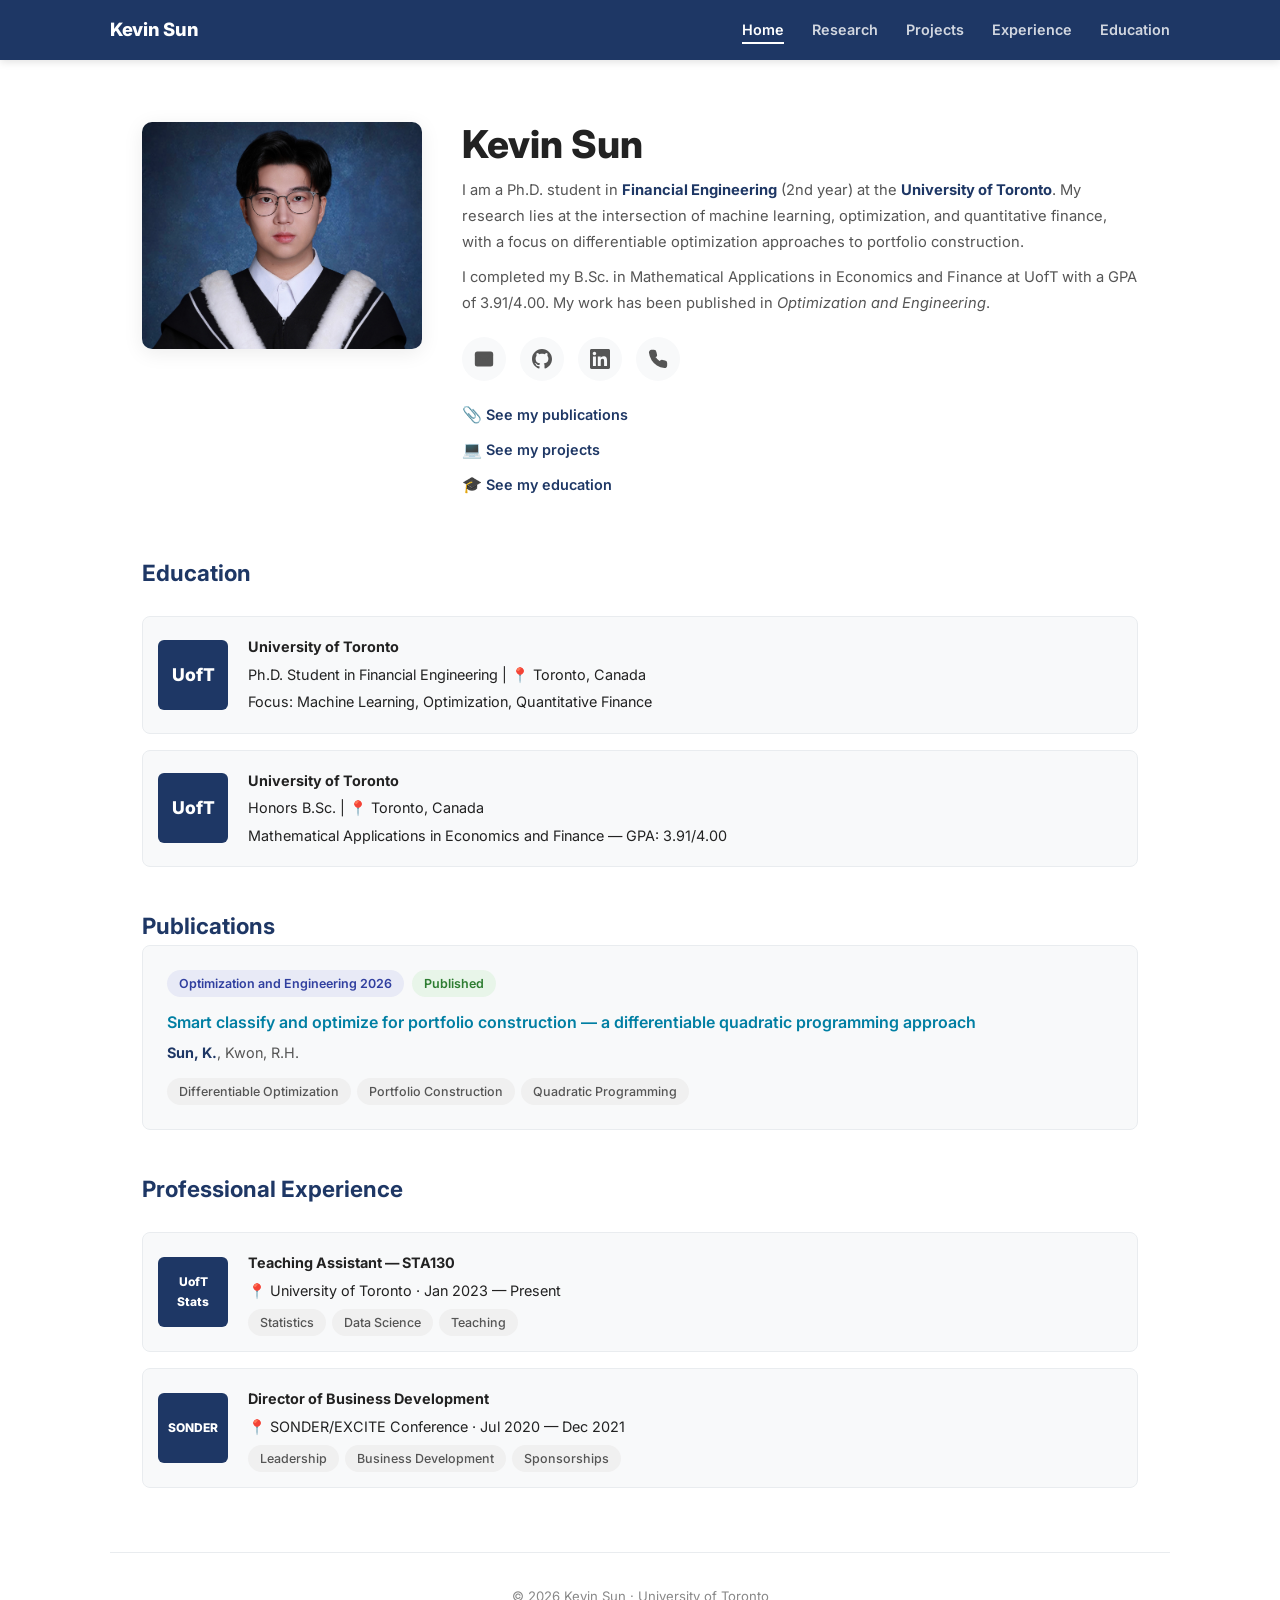
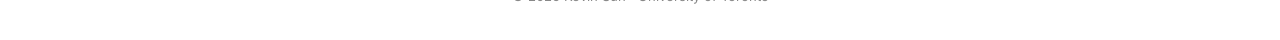
==== commit b5808234: "Redesign: UofT theme with photo" ====
--- a/index.html
+++ b/index.html
@@ -31,7 +31,7 @@
     <!-- Hero: Two-column layout -->
     <section class="hero-section animate-in">
       <div class="hero-photo">
-        <img src="photo.png" alt="Kevin Sun">
+        <img src="photo.jpg" alt="Kevin Sun">
       </div>
       <div class="hero-info">
         <h1>Kevin Sun</h1>
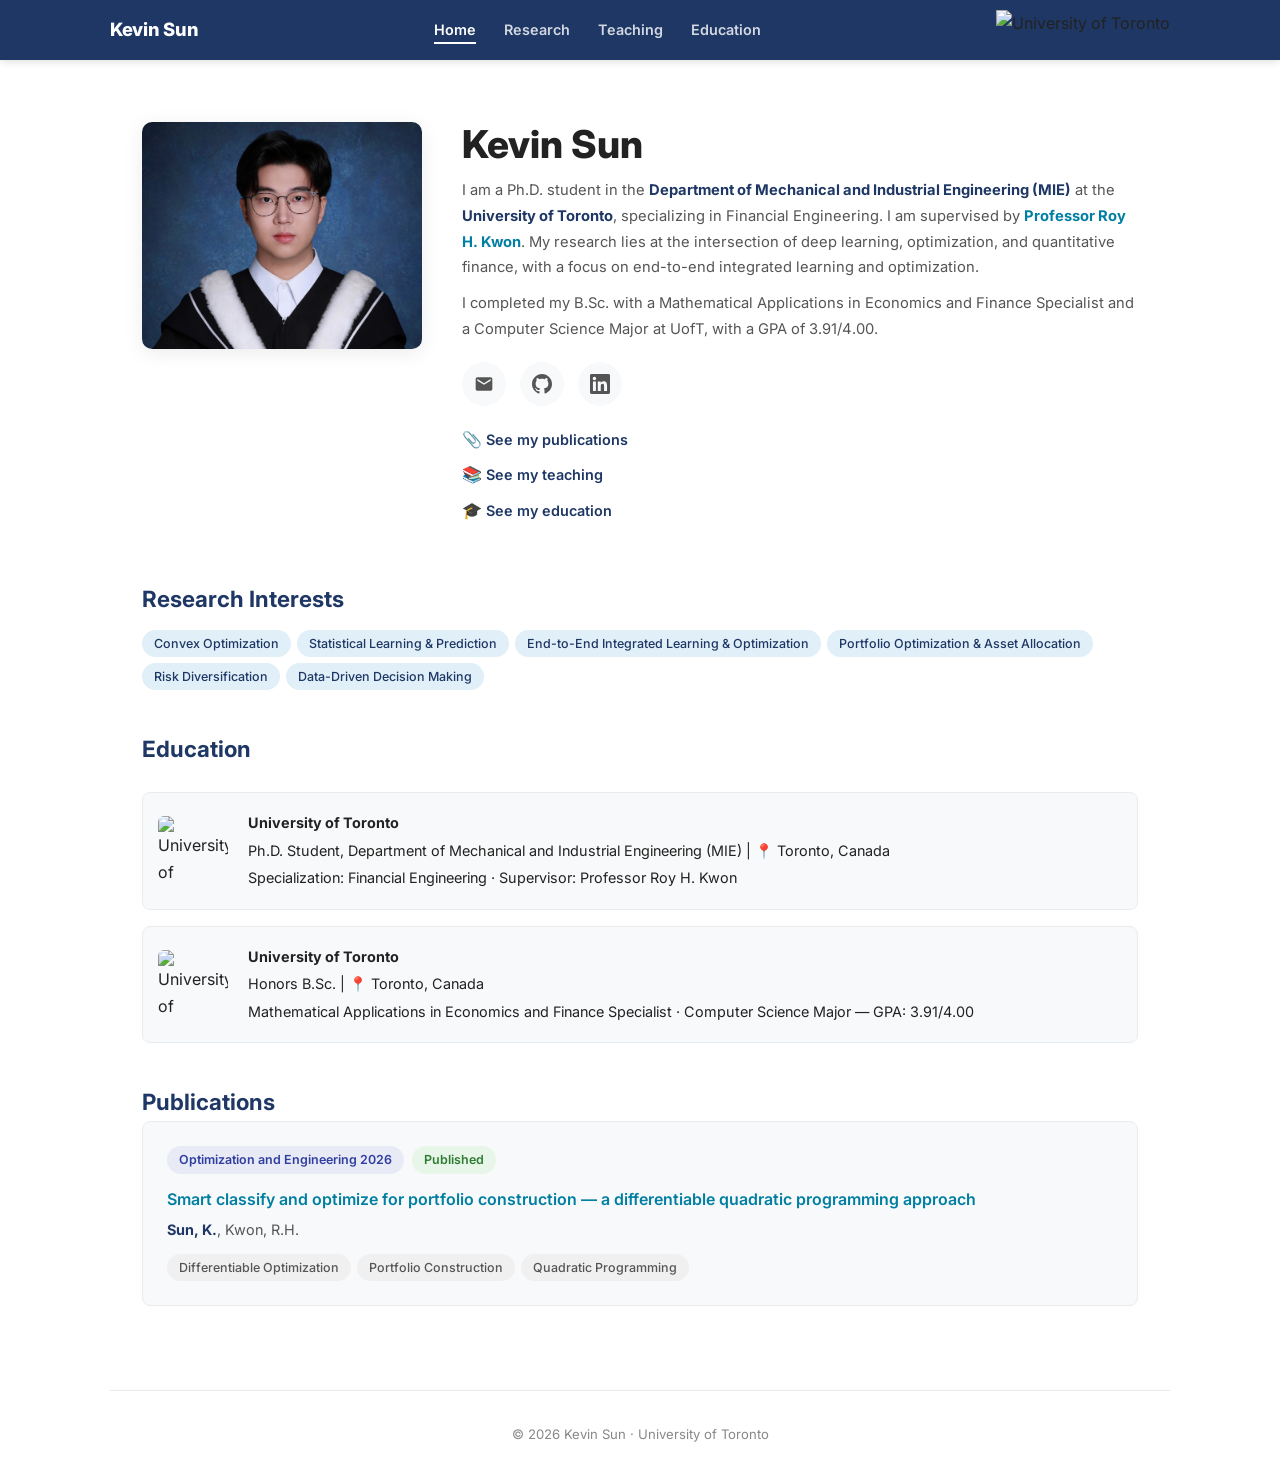
==== commit 5f49e481: "Add UofT logo to navbar and education sections" ====
--- a/index.html
+++ b/index.html
@@ -4,7 +4,7 @@
   <meta charset="UTF-8">
   <meta name="viewport" content="width=device-width, initial-scale=1.0">
   <title>Kevin Sun</title>
-  <meta name="description" content="Kevin Sun - Ph.D. student in Financial Engineering at the University of Toronto, specializing in machine learning, optimization, and quantitative finance.">
+  <meta name="description" content="Kevin Sun - Ph.D. student in the Department of Mechanical and Industrial Engineering at the University of Toronto, specializing in deep learning, optimization, and quantitative finance.">
   <link rel="preconnect" href="https://fonts.googleapis.com">
   <link href="https://fonts.googleapis.com/css2?family=Inter:wght@400;500;600;700;800&display=swap" rel="stylesheet">
   <link rel="stylesheet" href="styles.css">
@@ -20,10 +20,10 @@
       <ul class="nav-links">
         <li><a href="index.html" class="active">Home</a></li>
         <li><a href="research.html">Research</a></li>
-        <li><a href="projects.html">Projects</a></li>
-        <li><a href="experience.html">Experience</a></li>
+        <li><a href="teaching.html">Teaching</a></li>
         <li><a href="education.html">Education</a></li>
       </ul>
+      <img src="uoft-logo.png" alt="University of Toronto" class="nav-logo-img">
     </div>
   </nav>
 
@@ -36,13 +36,13 @@
       <div class="hero-info">
         <h1>Kevin Sun</h1>
         <div class="about-text">
-          <p>I am a Ph.D. student in <strong>Financial Engineering</strong> (2nd year) at the <strong>University of Toronto</strong>. My research lies at the intersection of machine learning, optimization, and quantitative finance, with a focus on differentiable optimization approaches to portfolio construction.</p>
-          <p style="margin-top: 0.6rem;">I completed my B.Sc. in Mathematical Applications in Economics and Finance at UofT with a GPA of 3.91/4.00. My work has been published in <em>Optimization and Engineering</em>.</p>
+          <p>I am a Ph.D. student in the <strong>Department of Mechanical and Industrial Engineering (MIE)</strong> at the <strong>University of Toronto</strong>, specializing in Financial Engineering. I am supervised by <strong><a href="https://www.mie.utoronto.ca/faculty_staff/rkwon/" target="_blank" rel="noopener">Professor Roy H. Kwon</a></strong>. My research lies at the intersection of deep learning, optimization, and quantitative finance, with a focus on end-to-end integrated learning and optimization.</p>
+          <p style="margin-top: 0.6rem;">I completed my B.Sc. with a Mathematical Applications in Economics and Finance Specialist and a Computer Science Major at UofT, with a GPA of 3.91/4.00.</p>
         </div>
 
         <div class="social-links">
           <a href="mailto:kevinuoft.sun@mail.utoronto.ca" class="social-link" title="Email">
-            <svg viewBox="0 0 24 24" fill="none" stroke="currentColor" stroke-width="2" stroke-linecap="round" stroke-linejoin="round"><rect x="2" y="4" width="20" height="16" rx="2"/><path d="m22 7-8.97 5.7a1.94 1.94 0 0 1-2.06 0L2 7"/></svg>
+            <svg viewBox="0 0 24 24"><path d="M20 4H4c-1.1 0-2 .9-2 2v12c0 1.1.9 2 2 2h16c1.1 0 2-.9 2-2V6c0-1.1-.9-2-2-2zm0 4l-8 5-8-5V6l8 5 8-5v2z"/></svg>
           </a>
           <a href="https://github.com/ksg0617" target="_blank" rel="noopener" class="social-link" title="GitHub">
             <svg viewBox="0 0 24 24"><path d="M12 0c-6.626 0-12 5.373-12 12 0 5.302 3.438 9.8 8.207 11.387.599.111.793-.261.793-.577v-2.234c-3.338.726-4.033-1.416-4.033-1.416-.546-1.387-1.333-1.756-1.333-1.756-1.089-.745.083-.729.083-.729 1.205.084 1.839 1.237 1.839 1.237 1.07 1.834 2.807 1.304 3.492.997.107-.775.418-1.305.762-1.604-2.665-.305-5.467-1.334-5.467-5.931 0-1.311.469-2.381 1.236-3.221-.124-.303-.535-1.524.117-3.176 0 0 1.008-.322 3.301 1.23.957-.266 1.983-.399 3.003-.404 1.02.005 2.047.138 3.006.404 2.291-1.552 3.297-1.23 3.297-1.23.653 1.653.242 2.874.118 3.176.77.84 1.235 1.911 1.235 3.221 0 4.609-2.807 5.624-5.479 5.921.43.372.823 1.102.823 2.222v3.293c0 .319.192.694.801.576 4.765-1.589 8.199-6.086 8.199-11.386 0-6.627-5.373-12-12-12z"/></svg>
@@ -50,36 +50,44 @@
           <a href="https://www.linkedin.com/in/kevin-sun-670aba198/" target="_blank" rel="noopener" class="social-link" title="LinkedIn">
             <svg viewBox="0 0 24 24"><path d="M20.447 20.452h-3.554v-5.569c0-1.328-.027-3.037-1.852-3.037-1.853 0-2.136 1.445-2.136 2.939v5.667H9.351V9h3.414v1.561h.046c.477-.9 1.637-1.85 3.37-1.85 3.601 0 4.267 2.37 4.267 5.455v6.286zM5.337 7.433c-1.144 0-2.063-.926-2.063-2.065 0-1.138.92-2.063 2.063-2.063 1.14 0 2.064.925 2.064 2.063 0 1.139-.925 2.065-2.064 2.065zm1.782 13.019H3.555V9h3.564v11.452zM22.225 0H1.771C.792 0 0 .774 0 1.729v20.542C0 23.227.792 24 1.771 24h20.451C23.2 24 24 23.227 24 22.271V1.729C24 .774 23.2 0 22.222 0h.003z"/></svg>
           </a>
-          <a href="tel:+16475156737" class="social-link" title="Phone">
-            <svg viewBox="0 0 24 24" fill="none" stroke="currentColor" stroke-width="2" stroke-linecap="round" stroke-linejoin="round"><path d="M22 16.92v3a2 2 0 0 1-2.18 2 19.79 19.79 0 0 1-8.63-3.07 19.5 19.5 0 0 1-6-6 19.79 19.79 0 0 1-3.07-8.67A2 2 0 0 1 4.11 2h3a2 2 0 0 1 2 1.72 12.84 12.84 0 0 0 .7 2.81 2 2 0 0 1-.45 2.11L8.09 9.91a16 16 0 0 0 6 6l1.27-1.27a2 2 0 0 1 2.11-.45 12.84 12.84 0 0 0 2.81.7A2 2 0 0 1 22 16.92z"/></svg>
-          </a>
         </div>
 
         <div class="quick-links">
           <p>&#128206; <a href="research.html">See my publications</a></p>
-          <p>&#128187; <a href="projects.html">See my projects</a></p>
+          <p>&#128218; <a href="teaching.html">See my teaching</a></p>
           <p>&#127891; <a href="education.html">See my education</a></p>
         </div>
       </div>
     </section>
 
+    <!-- Research Interests -->
+    <h2 class="animate-in delay-2" style="margin-top: 2.5rem; font-size: 1.4rem; color: var(--uoft-blue);">Research Interests</h2>
+    <div class="tags animate-in delay-2" style="margin-top: 0.75rem;">
+      <span class="tag blue">Convex Optimization</span>
+      <span class="tag blue">Statistical Learning &amp; Prediction</span>
+      <span class="tag blue">End-to-End Integrated Learning &amp; Optimization</span>
+      <span class="tag blue">Portfolio Optimization &amp; Asset Allocation</span>
+      <span class="tag blue">Risk Diversification</span>
+      <span class="tag blue">Data-Driven Decision Making</span>
+    </div>
+
     <!-- Education preview -->
-    <h2 class="animate-in delay-2" style="margin-top: 2.5rem; font-size: 1.4rem; color: var(--uoft-blue);">Education</h2>
+    <h2 class="animate-in delay-3" style="margin-top: 2.5rem; font-size: 1.4rem; color: var(--uoft-blue);">Education</h2>
     <div class="education-container animate-in delay-3">
       <div class="education-item">
-        <div class="edu-logo-placeholder">UofT</div>
+        <img src="uoft-logo.png" alt="University of Toronto" class="edu-logo">
         <div class="edu-info">
           <p><strong>University of Toronto</strong></p>
-          <p>Ph.D. Student in Financial Engineering | &#128205; Toronto, Canada</p>
-          <p>Focus: Machine Learning, Optimization, Quantitative Finance</p>
+          <p>Ph.D. Student, Department of Mechanical and Industrial Engineering (MIE) | &#128205; Toronto, Canada</p>
+          <p>Specialization: Financial Engineering &middot; Supervisor: Professor Roy H. Kwon</p>
         </div>
       </div>
       <div class="education-item">
-        <div class="edu-logo-placeholder">UofT</div>
+        <img src="uoft-logo.png" alt="University of Toronto" class="edu-logo">
         <div class="edu-info">
           <p><strong>University of Toronto</strong></p>
           <p>Honors B.Sc. | &#128205; Toronto, Canada</p>
-          <p>Mathematical Applications in Economics and Finance &mdash; GPA: 3.91/4.00</p>
+          <p>Mathematical Applications in Economics and Finance Specialist &middot; Computer Science Major &mdash; GPA: 3.91/4.00</p>
         </div>
       </div>
     </div>
@@ -100,35 +108,6 @@
       </div>
     </div>
 
-    <!-- Professional Experience preview -->
-    <h2 class="animate-in" style="margin-top: 2.5rem; font-size: 1.4rem;"><a href="experience.html" style="color: var(--uoft-blue);">Professional Experience</a></h2>
-    <div class="experience-container animate-in delay-1">
-      <div class="experience-item">
-        <div class="exp-logo-placeholder">UofT<br>Stats</div>
-        <div class="exp-info">
-          <p><strong>Teaching Assistant &mdash; STA130</strong></p>
-          <p>&#128205; University of Toronto &middot; Jan 2023 &mdash; Present</p>
-          <div class="tags" style="margin-top: 6px;">
-            <span class="tag">Statistics</span>
-            <span class="tag">Data Science</span>
-            <span class="tag">Teaching</span>
-          </div>
-        </div>
-      </div>
-      <div class="experience-item">
-        <div class="exp-logo-placeholder">SONDER</div>
-        <div class="exp-info">
-          <p><strong>Director of Business Development</strong></p>
-          <p>&#128205; SONDER/EXCITE Conference &middot; Jul 2020 &mdash; Dec 2021</p>
-          <div class="tags" style="margin-top: 6px;">
-            <span class="tag">Leadership</span>
-            <span class="tag">Business Development</span>
-            <span class="tag">Sponsorships</span>
-          </div>
-        </div>
-      </div>
-    </div>
-
   </main>
 
   <footer>
--- a/styles.css
+++ b/styles.css
@@ -83,6 +83,12 @@
 
 nav .logo:hover { text-decoration: none; }
 
+nav .nav-logo-img {
+  height: 40px;
+  width: auto;
+  object-fit: contain;
+}
+
 nav .logo span { color: var(--boundless-blue-light); }
 
 nav .nav-links {
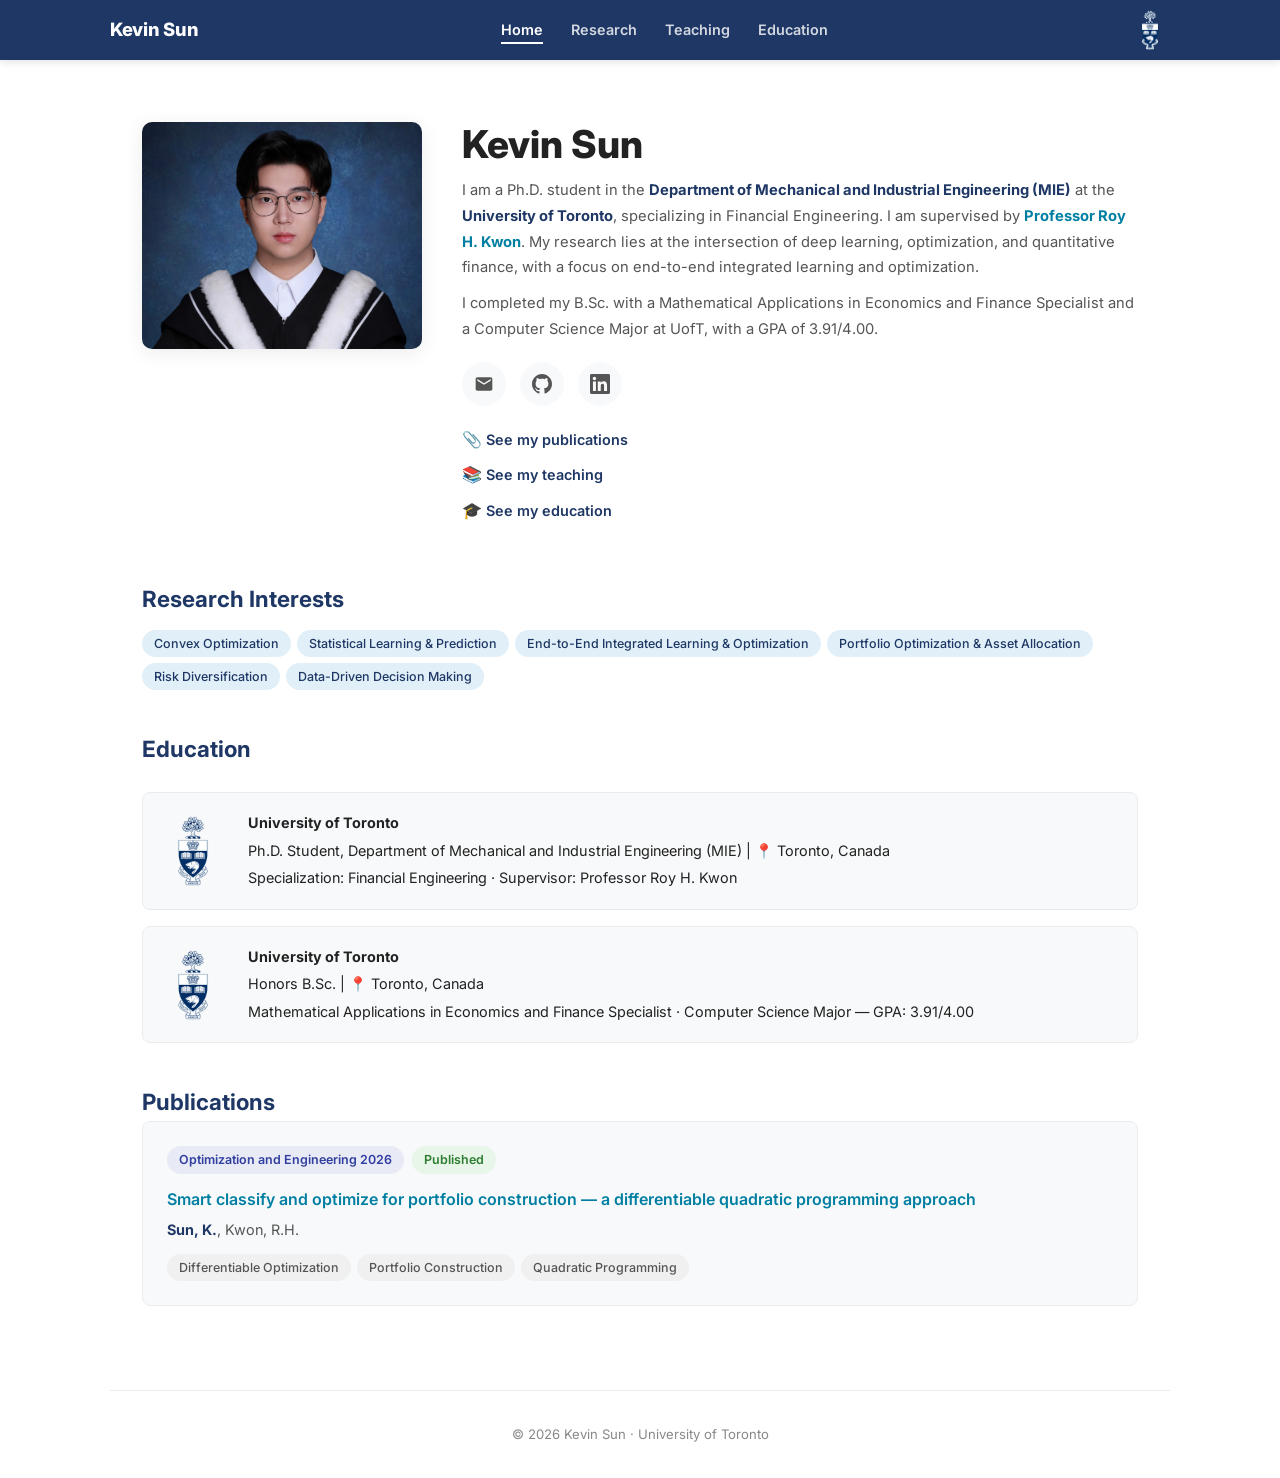
==== commit ac18f5e0: "Resize UofT logo for navbar" ====
--- a/index.html
+++ b/index.html
@@ -23,7 +23,7 @@
         <li><a href="teaching.html">Teaching</a></li>
         <li><a href="education.html">Education</a></li>
       </ul>
-      <img src="uoft-logo.png" alt="University of Toronto" class="nav-logo-img">
+      <img src="uoft-logo.png" alt="University of Toronto" class="nav-logo-img" height="40" width="auto">
     </div>
   </nav>
 
--- a/styles.css
+++ b/styles.css
@@ -84,9 +84,12 @@
 nav .logo:hover { text-decoration: none; }
 
 nav .nav-logo-img {
-  height: 40px;
-  width: auto;
-  object-fit: contain;
+  height: 40px !important;
+  max-height: 40px !important;
+  width: auto !important;
+  max-width: 120px !important;
+  object-fit: contain !important;
+  display: block;
 }
 
 nav .logo span { color: var(--boundless-blue-light); }
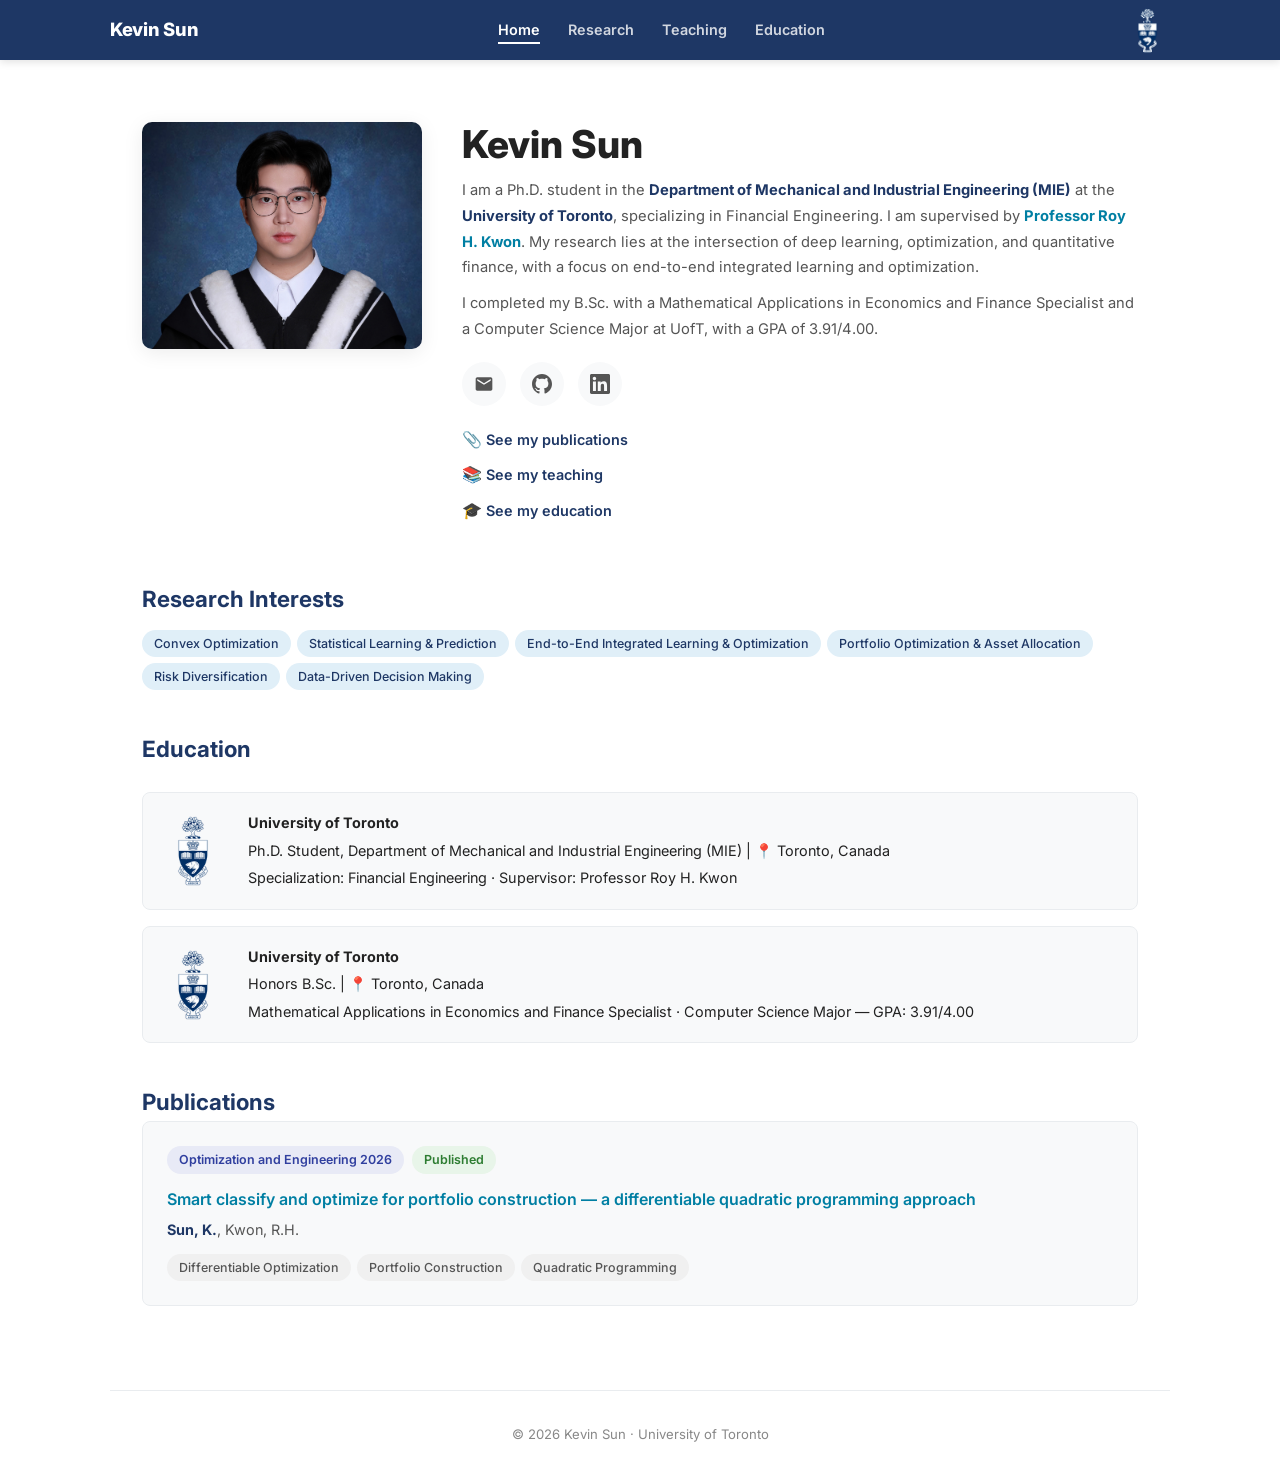
==== commit d3dbaac7: "Fix logo size with explicit dimensions" ====
--- a/index.html
+++ b/index.html
@@ -23,7 +23,7 @@
         <li><a href="teaching.html">Teaching</a></li>
         <li><a href="education.html">Education</a></li>
       </ul>
-      <img src="uoft-logo.png" alt="University of Toronto" class="nav-logo-img" height="40" width="auto">
+      <img src="uoft-logo.png" alt="University of Toronto" class="nav-logo-img" height="45" width="45">
     </div>
   </nav>
 
--- a/styles.css
+++ b/styles.css
@@ -84,12 +84,10 @@
 nav .logo:hover { text-decoration: none; }
 
 nav .nav-logo-img {
-  height: 40px !important;
-  max-height: 40px !important;
-  width: auto !important;
-  max-width: 120px !important;
-  object-fit: contain !important;
-  display: block;
+  height: 45px;
+  width: 45px;
+  object-fit: contain;
+  flex-shrink: 0;
 }
 
 nav .logo span { color: var(--boundless-blue-light); }
